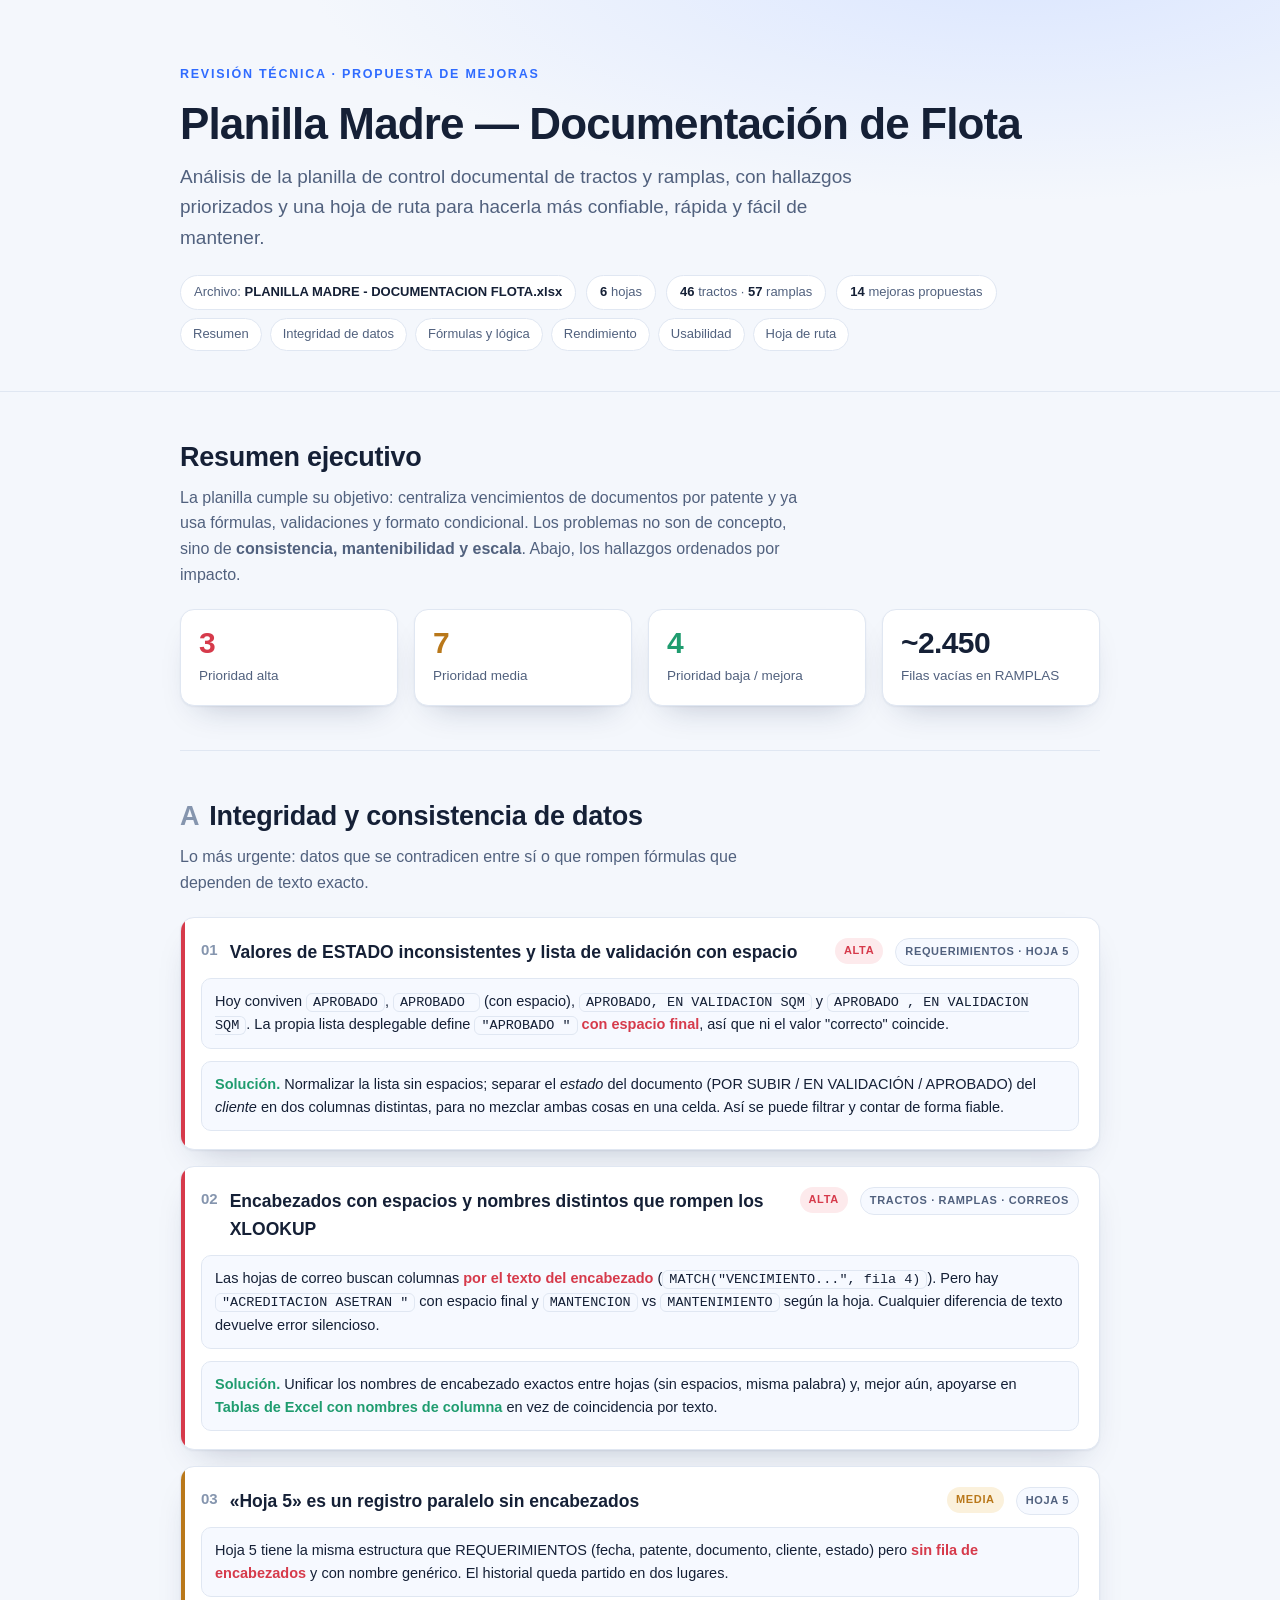
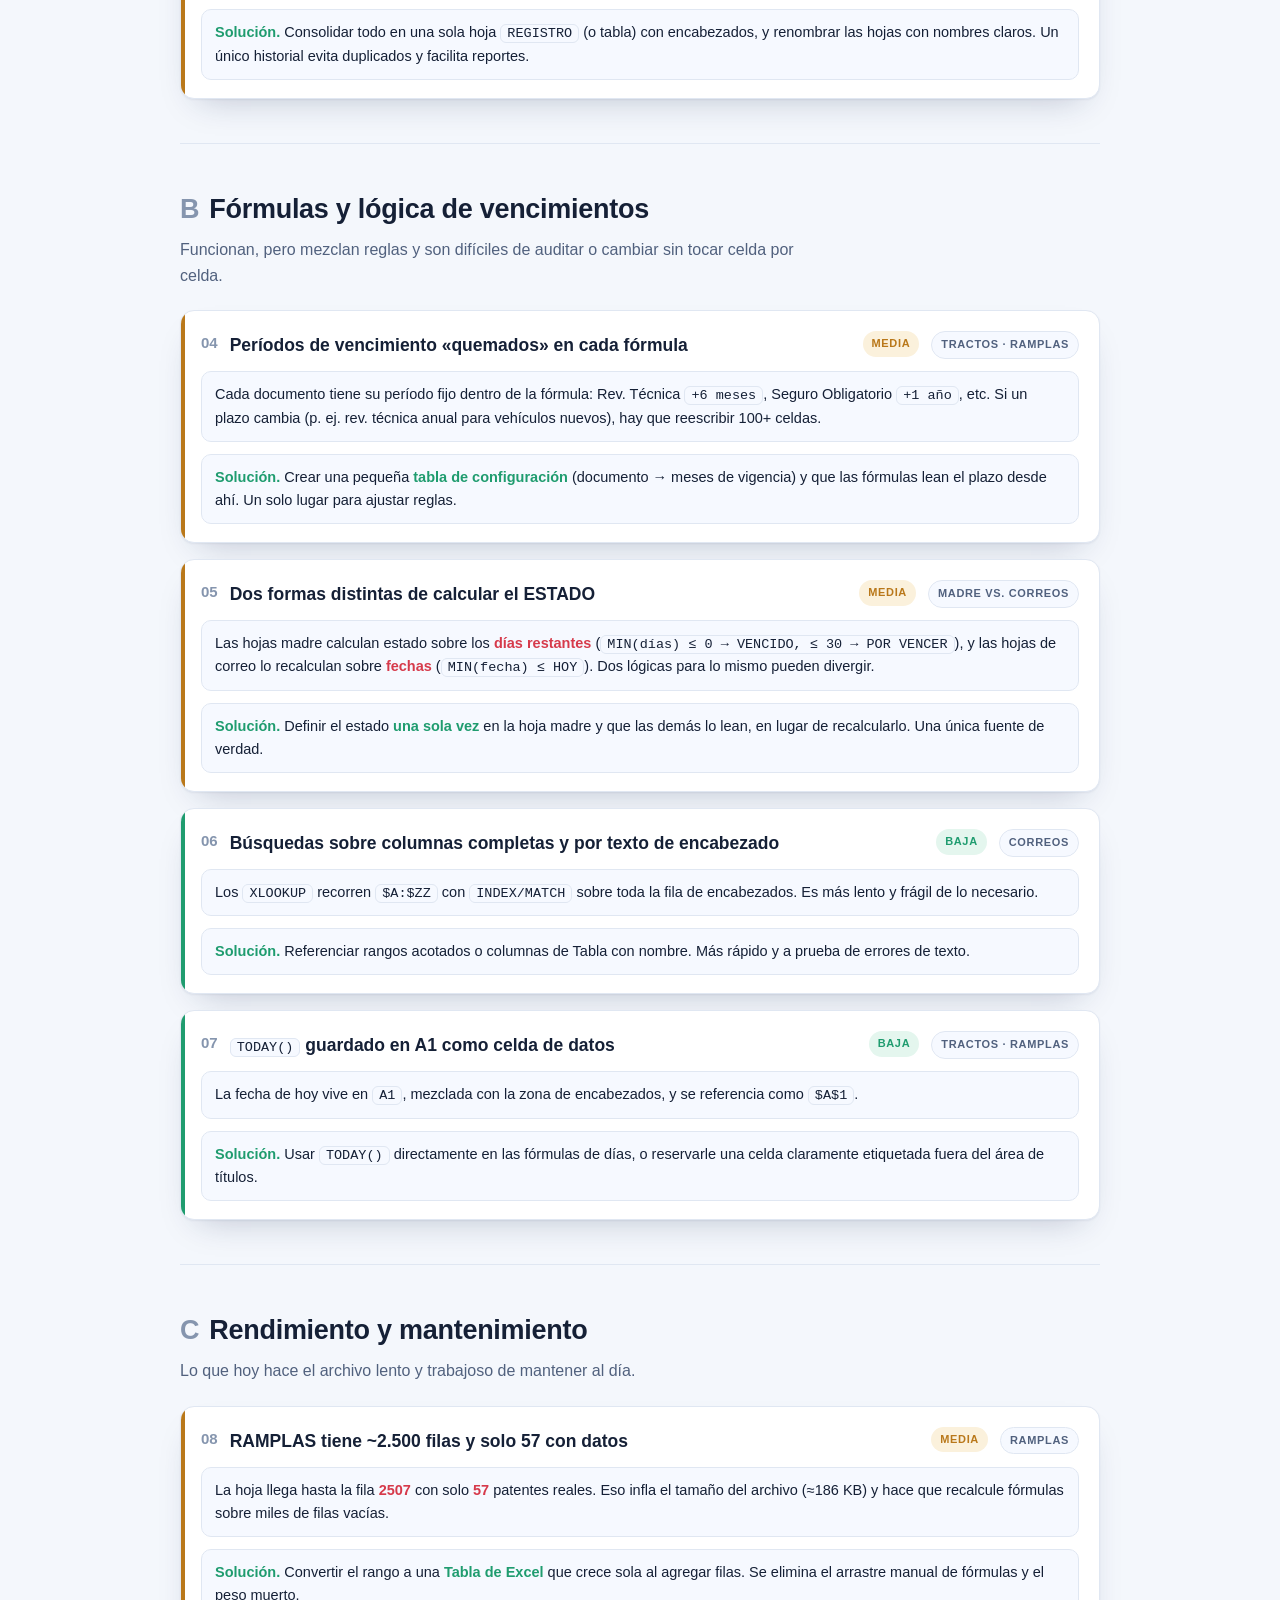
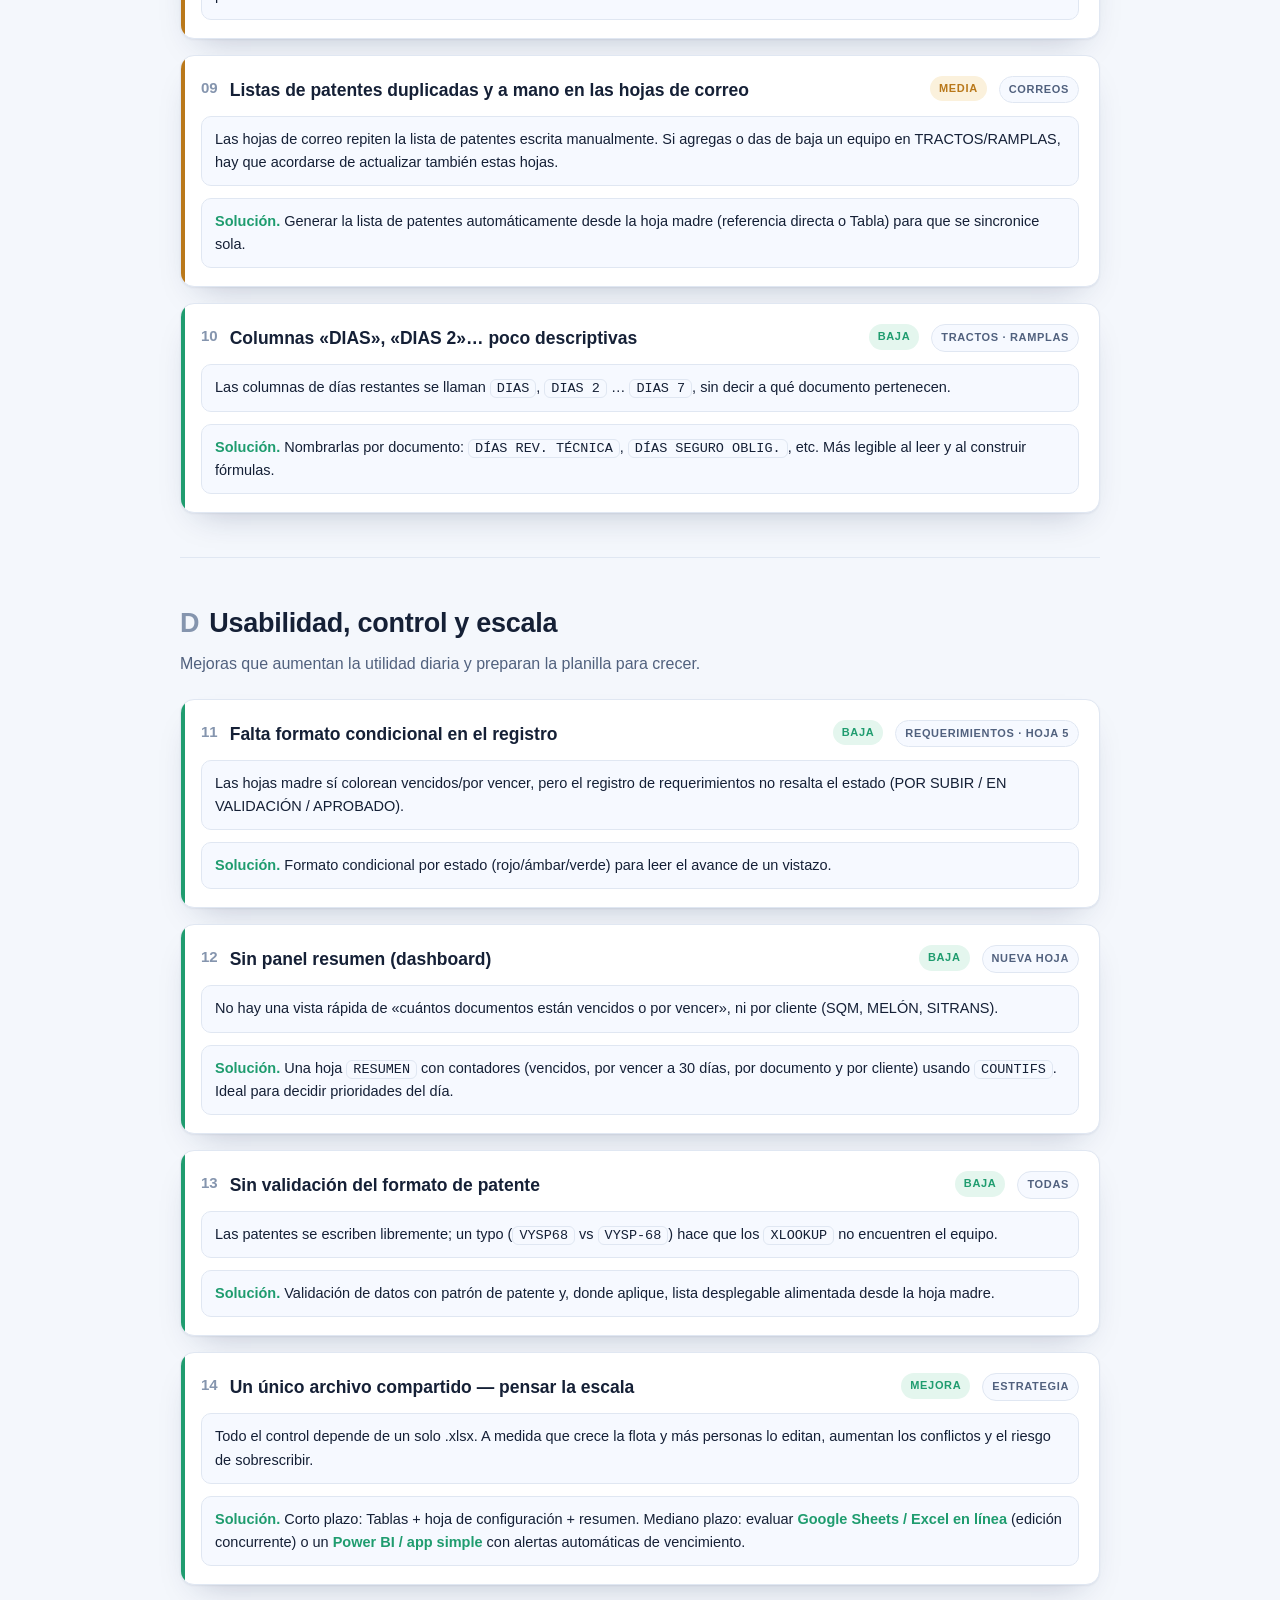
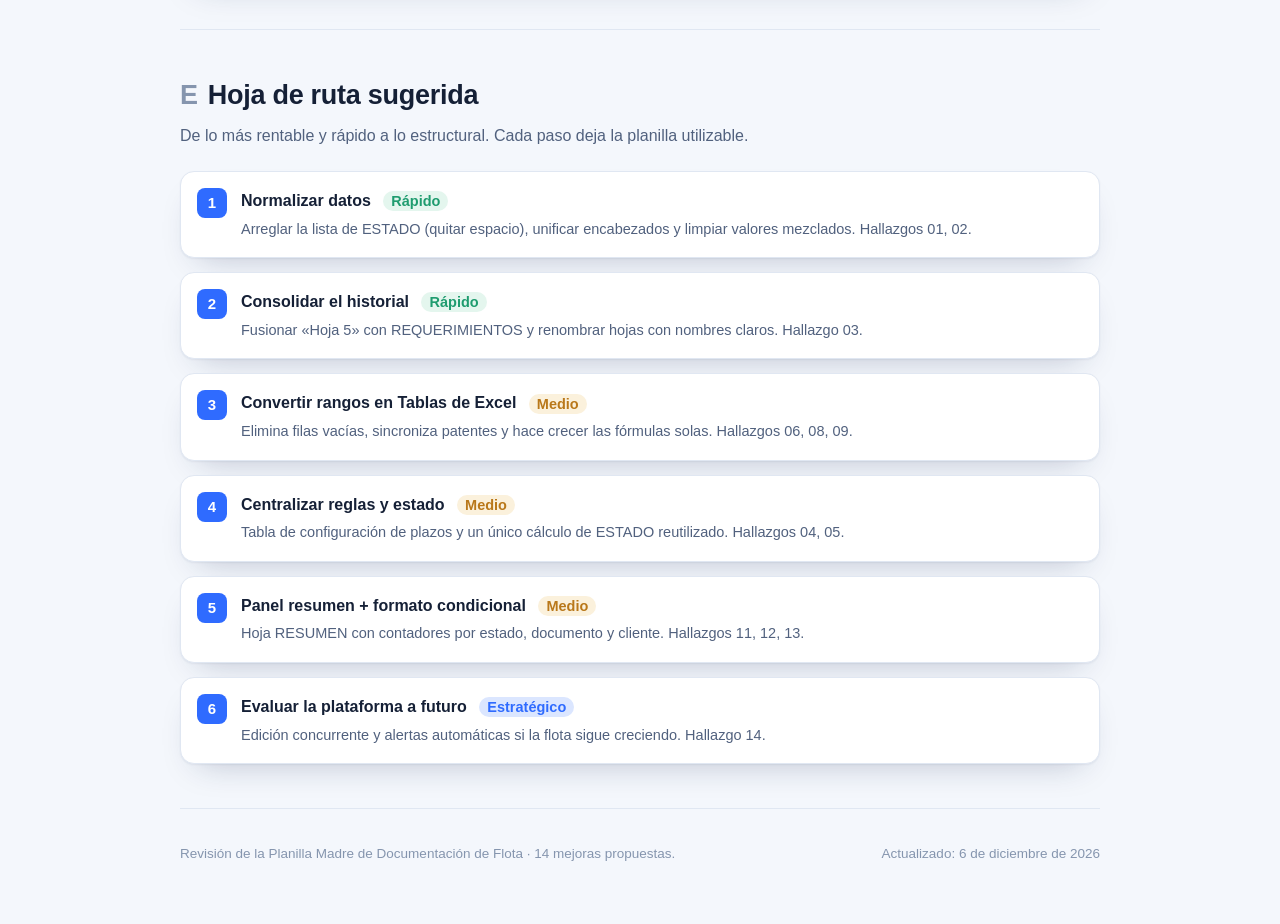
==== index.html @ 242631b3 "Página de mejoras de la Planilla Madre de Documentación de Flota" ====
<!doctype html>
<html lang="es">
<head>
<meta charset="utf-8">
<meta name="viewport" content="width=device-width, initial-scale=1">
<title>Mejoras · Planilla Madre — Documentación de Flota</title>
<style>
  :root{
    --bg:#0f1420; --bg-soft:#151c2c; --card:#1a2334; --card-2:#202b40;
    --line:#2a3752; --text:#e7edf7; --muted:#9fb0cc; --faint:#6d7f9e;
    --brand:#4f8cff; --brand-soft:#25406e;
    --red:#ff5d6c; --amber:#ffb020; --green:#31c48d;
    --red-bg:#3a1c24; --amber-bg:#3a2f14; --green-bg:#123028;
    --radius:14px; --shadow:0 1px 0 rgba(255,255,255,.03),0 12px 30px -12px rgba(0,0,0,.5);
  }
  @media (prefers-color-scheme: light){
    :root{
      --bg:#f4f7fc; --bg-soft:#eef3fb; --card:#ffffff; --card-2:#f6f9ff;
      --line:#e0e7f2; --text:#152036; --muted:#51617e; --faint:#8595ae;
      --brand:#2f6bff; --brand-soft:#dbe6ff;
      --red:#d63a4b; --amber:#b9781a; --green:#1f9c6f;
      --red-bg:#fdeaec; --amber-bg:#fbf1dc; --green-bg:#e4f6ee;
      --shadow:0 1px 2px rgba(20,40,80,.06),0 16px 34px -18px rgba(20,40,80,.28);
    }
  }
  *{box-sizing:border-box}
  body{margin:0;background:var(--bg);color:var(--text);
    font:16px/1.6 -apple-system,BlinkMacSystemFont,"Segoe UI",Roboto,Helvetica,Arial,sans-serif;
    -webkit-font-smoothing:antialiased}
  a{color:var(--brand)}
  .wrap{max-width:960px;margin:0 auto;padding:0 20px}

  header.hero{padding:64px 0 40px;border-bottom:1px solid var(--line);
    background:radial-gradient(1200px 400px at 80% -10%,var(--brand-soft),transparent 60%)}
  .eyebrow{color:var(--brand);font-weight:700;letter-spacing:.14em;text-transform:uppercase;font-size:12.5px}
  h1{font-size:clamp(28px,5vw,44px);line-height:1.12;margin:.35em 0 .3em;letter-spacing:-.02em}
  .lede{color:var(--muted);font-size:clamp(16px,2.2vw,19px);max-width:64ch;margin:0}
  .meta{margin-top:22px;display:flex;flex-wrap:wrap;gap:10px}
  .chip{background:var(--card);border:1px solid var(--line);border-radius:999px;
    padding:6px 13px;font-size:13px;color:var(--muted)}
  .chip b{color:var(--text)}

  section{padding:44px 0;border-bottom:1px solid var(--line)}
  h2{font-size:clamp(21px,3.2vw,27px);margin:0 0 6px;letter-spacing:-.01em}
  h2 .num{color:var(--faint);font-variant-numeric:tabular-nums;margin-right:10px;font-weight:600}
  .section-sub{color:var(--muted);margin:0 0 22px;max-width:70ch}

  .grid{display:grid;gap:16px}
  .stats{grid-template-columns:repeat(auto-fit,minmax(150px,1fr))}
  .stat{background:var(--card);border:1px solid var(--line);border-radius:var(--radius);padding:18px 18px;box-shadow:var(--shadow)}
  .stat .big{font-size:30px;font-weight:750;letter-spacing:-.02em;line-height:1}
  .stat .lbl{color:var(--muted);font-size:13.5px;margin-top:7px}

  .cards{grid-template-columns:1fr}
  .card{background:var(--card);border:1px solid var(--line);border-radius:var(--radius);
    padding:20px 20px 18px;box-shadow:var(--shadow);position:relative;overflow:hidden}
  .card::before{content:"";position:absolute;left:0;top:0;bottom:0;width:4px;background:var(--brand)}
  .card.sev-alta::before{background:var(--red)}
  .card.sev-media::before{background:var(--amber)}
  .card.sev-baja::before{background:var(--green)}
  .card-head{display:flex;align-items:flex-start;gap:12px;flex-wrap:wrap}
  .card-id{font-variant-numeric:tabular-nums;font-weight:750;color:var(--faint);font-size:15px}
  .card h3{margin:0;font-size:17.5px;flex:1;min-width:200px}
  .tag{font-size:11px;font-weight:700;letter-spacing:.06em;text-transform:uppercase;
    padding:4px 9px;border-radius:999px;white-space:nowrap}
  .tag.alta{background:var(--red-bg);color:var(--red)}
  .tag.media{background:var(--amber-bg);color:var(--amber)}
  .tag.baja{background:var(--green-bg);color:var(--green)}
  .tag.hoja{background:var(--card-2);color:var(--muted);border:1px solid var(--line)}
  .card p{margin:12px 0 0;color:var(--muted)}
  .card p.fix{color:var(--text)}
  .card p.fix b{color:var(--green)}
  .card .now,.card .fix{background:var(--card-2);border:1px solid var(--line);border-radius:10px;
    padding:11px 13px;margin-top:12px;font-size:14.5px}
  .card .now b{color:var(--red)}
  code{background:var(--card-2);border:1px solid var(--line);border-radius:6px;
    padding:1px 6px;font:13.5px/1.5 ui-monospace,SFMono-Regular,Menlo,Consolas,monospace;color:var(--text)}

  ol.road{list-style:none;counter-reset:step;padding:0;margin:0;display:grid;gap:14px}
  ol.road li{counter-increment:step;background:var(--card);border:1px solid var(--line);
    border-radius:var(--radius);padding:16px 18px 16px 60px;position:relative;box-shadow:var(--shadow)}
  ol.road li::before{content:counter(step);position:absolute;left:16px;top:16px;
    width:30px;height:30px;border-radius:8px;background:var(--brand);color:#fff;
    display:grid;place-items:center;font-weight:750;font-size:15px}
  ol.road li b{display:block;margin-bottom:2px}
  ol.road li span{color:var(--muted);font-size:14.5px}
  .pill{font-size:11px;font-weight:700;padding:2px 8px;border-radius:999px;margin-left:8px;vertical-align:middle}
  .pill.win{background:var(--green-bg);color:var(--green)}
  .pill.mid{background:var(--amber-bg);color:var(--amber)}
  .pill.big{background:var(--brand-soft);color:var(--brand)}

  footer{padding:34px 0 60px;color:var(--faint);font-size:13.5px}
  footer .wrap{display:flex;justify-content:space-between;gap:16px;flex-wrap:wrap}
  .toc{display:flex;flex-wrap:wrap;gap:8px;margin-top:8px}
  .toc a{background:var(--card);border:1px solid var(--line);border-radius:999px;
    padding:5px 12px;font-size:13px;text-decoration:none;color:var(--muted)}
  .toc a:hover{border-color:var(--brand);color:var(--text)}
</style>
</head>
<body>

<header class="hero">
  <div class="wrap">
    <div class="eyebrow">Revisión técnica · Propuesta de mejoras</div>
    <h1>Planilla Madre — Documentación de Flota</h1>
    <p class="lede">Análisis de la planilla de control documental de tractos y ramplas, con
      hallazgos priorizados y una hoja de ruta para hacerla más confiable, rápida y fácil de mantener.</p>
    <div class="meta">
      <span class="chip">Archivo: <b>PLANILLA MADRE - DOCUMENTACION FLOTA.xlsx</b></span>
      <span class="chip"><b>6</b> hojas</span>
      <span class="chip"><b>46</b> tractos · <b>57</b> ramplas</span>
      <span class="chip"><b>14</b> mejoras propuestas</span>
    </div>
    <div class="toc">
      <a href="#resumen">Resumen</a>
      <a href="#datos">Integridad de datos</a>
      <a href="#formulas">Fórmulas y lógica</a>
      <a href="#rendimiento">Rendimiento</a>
      <a href="#usabilidad">Usabilidad</a>
      <a href="#ruta">Hoja de ruta</a>
    </div>
  </div>
</header>

<main class="wrap">

  <!-- RESUMEN -->
  <section id="resumen">
    <h2>Resumen ejecutivo</h2>
    <p class="section-sub">La planilla cumple su objetivo: centraliza vencimientos de documentos por
      patente y ya usa fórmulas, validaciones y formato condicional. Los problemas no son de concepto,
      sino de <b>consistencia, mantenibilidad y escala</b>. Abajo, los hallazgos ordenados por impacto.</p>
    <div class="grid stats">
      <div class="stat"><div class="big" style="color:var(--red)">3</div><div class="lbl">Prioridad alta</div></div>
      <div class="stat"><div class="big" style="color:var(--amber)">7</div><div class="lbl">Prioridad media</div></div>
      <div class="stat"><div class="big" style="color:var(--green)">4</div><div class="lbl">Prioridad baja / mejora</div></div>
      <div class="stat"><div class="big">~2.450</div><div class="lbl">Filas vacías en RAMPLAS</div></div>
    </div>
  </section>

  <!-- DATOS -->
  <section id="datos">
    <h2><span class="num">A</span>Integridad y consistencia de datos</h2>
    <p class="section-sub">Lo más urgente: datos que se contradicen entre sí o que rompen fórmulas que dependen de texto exacto.</p>
    <div class="grid cards">

      <article class="card sev-alta">
        <div class="card-head">
          <span class="card-id">01</span>
          <h3>Valores de ESTADO inconsistentes y lista de validación con espacio</h3>
          <span class="tag alta">Alta</span><span class="tag hoja">REQUERIMIENTOS · Hoja 5</span>
        </div>
        <div class="now">Hoy conviven <code>APROBADO</code>, <code>APROBADO&nbsp;</code> (con espacio),
          <code>APROBADO, EN VALIDACION SQM</code> y <code>APROBADO , EN VALIDACION SQM</code>.
          La propia lista desplegable define <b><code>"APROBADO "</code> con espacio final</b>, así que ni el valor "correcto" coincide.</div>
        <p class="fix"><b>Solución.</b> Normalizar la lista sin espacios; separar el <i>estado</i> del documento
          (POR SUBIR / EN VALIDACIÓN / APROBADO) del <i>cliente</i> en dos columnas distintas, para no mezclar
          ambas cosas en una celda. Así se puede filtrar y contar de forma fiable.</p>
      </article>

      <article class="card sev-alta">
        <div class="card-head">
          <span class="card-id">02</span>
          <h3>Encabezados con espacios y nombres distintos que rompen los XLOOKUP</h3>
          <span class="tag alta">Alta</span><span class="tag hoja">TRACTOS · RAMPLAS · CORREOS</span>
        </div>
        <div class="now">Las hojas de correo buscan columnas <b>por el texto del encabezado</b>
          (<code>MATCH("VENCIMIENTO...", fila 4)</code>). Pero hay <code>"ACREDITACION ASETRAN "</code>
          con espacio final y <code>MANTENCION</code> vs <code>MANTENIMIENTO</code> según la hoja. Cualquier
          diferencia de texto devuelve error silencioso.</div>
        <p class="fix"><b>Solución.</b> Unificar los nombres de encabezado exactos entre hojas (sin espacios,
          misma palabra) y, mejor aún, apoyarse en <b>Tablas de Excel con nombres de columna</b> en vez de coincidencia por texto.</p>
      </article>

      <article class="card sev-media">
        <div class="card-head">
          <span class="card-id">03</span>
          <h3>«Hoja 5» es un registro paralelo sin encabezados</h3>
          <span class="tag media">Media</span><span class="tag hoja">Hoja 5</span>
        </div>
        <div class="now">Hoja 5 tiene la misma estructura que REQUERIMIENTOS (fecha, patente, documento, cliente, estado)
          pero <b>sin fila de encabezados</b> y con nombre genérico. El historial queda partido en dos lugares.</div>
        <p class="fix"><b>Solución.</b> Consolidar todo en una sola hoja <code>REGISTRO</code> (o tabla) con encabezados,
          y renombrar las hojas con nombres claros. Un único historial evita duplicados y facilita reportes.</p>
      </article>

    </div>
  </section>

  <!-- FORMULAS -->
  <section id="formulas">
    <h2><span class="num">B</span>Fórmulas y lógica de vencimientos</h2>
    <p class="section-sub">Funcionan, pero mezclan reglas y son difíciles de auditar o cambiar sin tocar celda por celda.</p>
    <div class="grid cards">

      <article class="card sev-media">
        <div class="card-head">
          <span class="card-id">04</span>
          <h3>Períodos de vencimiento «quemados» en cada fórmula</h3>
          <span class="tag media">Media</span><span class="tag hoja">TRACTOS · RAMPLAS</span>
        </div>
        <div class="now">Cada documento tiene su período fijo dentro de la fórmula:
          Rev. Técnica <code>+6 meses</code>, Seguro Obligatorio <code>+1 año</code>, etc.
          Si un plazo cambia (p. ej. rev. técnica anual para vehículos nuevos), hay que reescribir 100+ celdas.</div>
        <p class="fix"><b>Solución.</b> Crear una pequeña <b>tabla de configuración</b> (documento → meses de vigencia)
          y que las fórmulas lean el plazo desde ahí. Un solo lugar para ajustar reglas.</p>
      </article>

      <article class="card sev-media">
        <div class="card-head">
          <span class="card-id">05</span>
          <h3>Dos formas distintas de calcular el ESTADO</h3>
          <span class="tag media">Media</span><span class="tag hoja">Madre vs. Correos</span>
        </div>
        <div class="now">Las hojas madre calculan estado sobre los <b>días restantes</b>
          (<code>MIN(días) ≤ 0 → VENCIDO, ≤ 30 → POR VENCER</code>), y las hojas de correo lo recalculan sobre
          <b>fechas</b> (<code>MIN(fecha) ≤ HOY</code>). Dos lógicas para lo mismo pueden divergir.</div>
        <p class="fix"><b>Solución.</b> Definir el estado <b>una sola vez</b> en la hoja madre y que las demás lo
          lean, en lugar de recalcularlo. Una única fuente de verdad.</p>
      </article>

      <article class="card sev-baja">
        <div class="card-head">
          <span class="card-id">06</span>
          <h3>Búsquedas sobre columnas completas y por texto de encabezado</h3>
          <span class="tag baja">Baja</span><span class="tag hoja">CORREOS</span>
        </div>
        <div class="now">Los <code>XLOOKUP</code> recorren <code>$A:$ZZ</code> con <code>INDEX/MATCH</code> sobre toda
          la fila de encabezados. Es más lento y frágil de lo necesario.</div>
        <p class="fix"><b>Solución.</b> Referenciar rangos acotados o columnas de Tabla con nombre. Más rápido y a prueba de errores de texto.</p>
      </article>

      <article class="card sev-baja">
        <div class="card-head">
          <span class="card-id">07</span>
          <h3><code>TODAY()</code> guardado en A1 como celda de datos</h3>
          <span class="tag baja">Baja</span><span class="tag hoja">TRACTOS · RAMPLAS</span>
        </div>
        <div class="now">La fecha de hoy vive en <code>A1</code>, mezclada con la zona de encabezados, y se referencia como <code>$A$1</code>.</div>
        <p class="fix"><b>Solución.</b> Usar <code>TODAY()</code> directamente en las fórmulas de días, o reservarle
          una celda claramente etiquetada fuera del área de títulos.</p>
      </article>

    </div>
  </section>

  <!-- RENDIMIENTO -->
  <section id="rendimiento">
    <h2><span class="num">C</span>Rendimiento y mantenimiento</h2>
    <p class="section-sub">Lo que hoy hace el archivo lento y trabajoso de mantener al día.</p>
    <div class="grid cards">

      <article class="card sev-media">
        <div class="card-head">
          <span class="card-id">08</span>
          <h3>RAMPLAS tiene ~2.500 filas y solo 57 con datos</h3>
          <span class="tag media">Media</span><span class="tag hoja">RAMPLAS</span>
        </div>
        <div class="now">La hoja llega hasta la fila <b>2507</b> con solo <b>57</b> patentes reales. Eso infla el
          tamaño del archivo (≈186 KB) y hace que recalcule fórmulas sobre miles de filas vacías.</div>
        <p class="fix"><b>Solución.</b> Convertir el rango a una <b>Tabla de Excel</b> que crece sola al agregar
          filas. Se elimina el arrastre manual de fórmulas y el peso muerto.</p>
      </article>

      <article class="card sev-media">
        <div class="card-head">
          <span class="card-id">09</span>
          <h3>Listas de patentes duplicadas y a mano en las hojas de correo</h3>
          <span class="tag media">Media</span><span class="tag hoja">CORREOS</span>
        </div>
        <div class="now">Las hojas de correo repiten la lista de patentes escrita manualmente. Si agregas o das de
          baja un equipo en TRACTOS/RAMPLAS, hay que acordarse de actualizar también estas hojas.</div>
        <p class="fix"><b>Solución.</b> Generar la lista de patentes automáticamente desde la hoja madre
          (referencia directa o Tabla) para que se sincronice sola.</p>
      </article>

      <article class="card sev-baja">
        <div class="card-head">
          <span class="card-id">10</span>
          <h3>Columnas «DIAS», «DIAS 2»… poco descriptivas</h3>
          <span class="tag baja">Baja</span><span class="tag hoja">TRACTOS · RAMPLAS</span>
        </div>
        <div class="now">Las columnas de días restantes se llaman <code>DIAS</code>, <code>DIAS 2</code> … <code>DIAS 7</code>,
          sin decir a qué documento pertenecen.</div>
        <p class="fix"><b>Solución.</b> Nombrarlas por documento: <code>DÍAS REV. TÉCNICA</code>,
          <code>DÍAS SEGURO OBLIG.</code>, etc. Más legible al leer y al construir fórmulas.</p>
      </article>

    </div>
  </section>

  <!-- USABILIDAD -->
  <section id="usabilidad">
    <h2><span class="num">D</span>Usabilidad, control y escala</h2>
    <p class="section-sub">Mejoras que aumentan la utilidad diaria y preparan la planilla para crecer.</p>
    <div class="grid cards">

      <article class="card sev-baja">
        <div class="card-head">
          <span class="card-id">11</span>
          <h3>Falta formato condicional en el registro</h3>
          <span class="tag baja">Baja</span><span class="tag hoja">REQUERIMIENTOS · Hoja 5</span>
        </div>
        <div class="now">Las hojas madre sí colorean vencidos/por vencer, pero el registro de requerimientos no
          resalta el estado (POR SUBIR / EN VALIDACIÓN / APROBADO).</div>
        <p class="fix"><b>Solución.</b> Formato condicional por estado (rojo/ámbar/verde) para leer el avance de un vistazo.</p>
      </article>

      <article class="card sev-baja">
        <div class="card-head">
          <span class="card-id">12</span>
          <h3>Sin panel resumen (dashboard)</h3>
          <span class="tag baja">Baja</span><span class="tag hoja">Nueva hoja</span>
        </div>
        <div class="now">No hay una vista rápida de «cuántos documentos están vencidos o por vencer», ni por cliente (SQM, MELÓN, SITRANS).</div>
        <p class="fix"><b>Solución.</b> Una hoja <code>RESUMEN</code> con contadores (vencidos, por vencer a 30 días,
          por documento y por cliente) usando <code>COUNTIFS</code>. Ideal para decidir prioridades del día.</p>
      </article>

      <article class="card sev-baja">
        <div class="card-head">
          <span class="card-id">13</span>
          <h3>Sin validación del formato de patente</h3>
          <span class="tag baja">Baja</span><span class="tag hoja">Todas</span>
        </div>
        <div class="now">Las patentes se escriben libremente; un typo (<code>VYSP68</code> vs <code>VYSP-68</code>)
          hace que los <code>XLOOKUP</code> no encuentren el equipo.</div>
        <p class="fix"><b>Solución.</b> Validación de datos con patrón de patente y, donde aplique, lista desplegable
          alimentada desde la hoja madre.</p>
      </article>

      <article class="card sev-baja">
        <div class="card-head">
          <span class="card-id">14</span>
          <h3>Un único archivo compartido — pensar la escala</h3>
          <span class="tag baja">Mejora</span><span class="tag hoja">Estrategia</span>
        </div>
        <div class="now">Todo el control depende de un solo .xlsx. A medida que crece la flota y más personas lo editan,
          aumentan los conflictos y el riesgo de sobrescribir.</div>
        <p class="fix"><b>Solución.</b> Corto plazo: Tablas + hoja de configuración + resumen. Mediano plazo: evaluar
          <b>Google Sheets / Excel en línea</b> (edición concurrente) o un <b>Power BI / app simple</b> con alertas automáticas de vencimiento.</p>
      </article>

    </div>
  </section>

  <!-- RUTA -->
  <section id="ruta">
    <h2><span class="num">E</span>Hoja de ruta sugerida</h2>
    <p class="section-sub">De lo más rentable y rápido a lo estructural. Cada paso deja la planilla utilizable.</p>
    <ol class="road">
      <li><b>Normalizar datos <span class="pill win">Rápido</span></b>
        <span>Arreglar la lista de ESTADO (quitar espacio), unificar encabezados y limpiar valores mezclados. Hallazgos 01, 02.</span></li>
      <li><b>Consolidar el historial <span class="pill win">Rápido</span></b>
        <span>Fusionar «Hoja 5» con REQUERIMIENTOS y renombrar hojas con nombres claros. Hallazgo 03.</span></li>
      <li><b>Convertir rangos en Tablas de Excel <span class="pill mid">Medio</span></b>
        <span>Elimina filas vacías, sincroniza patentes y hace crecer las fórmulas solas. Hallazgos 06, 08, 09.</span></li>
      <li><b>Centralizar reglas y estado <span class="pill mid">Medio</span></b>
        <span>Tabla de configuración de plazos y un único cálculo de ESTADO reutilizado. Hallazgos 04, 05.</span></li>
      <li><b>Panel resumen + formato condicional <span class="pill mid">Medio</span></b>
        <span>Hoja RESUMEN con contadores por estado, documento y cliente. Hallazgos 11, 12, 13.</span></li>
      <li><b>Evaluar la plataforma a futuro <span class="pill big">Estratégico</span></b>
        <span>Edición concurrente y alertas automáticas si la flota sigue creciendo. Hallazgo 14.</span></li>
    </ol>
  </section>

</main>

<footer>
  <div class="wrap">
    <span>Revisión de la Planilla Madre de Documentación de Flota · 14 mejoras propuestas.</span>
    <span id="fecha"></span>
  </div>
</footer>
<script>
  document.getElementById('fecha').textContent =
    'Actualizado: ' + new Date().toLocaleDateString('es-CL',{year:'numeric',month:'long',day:'numeric'});
</script>
</body>
</html>
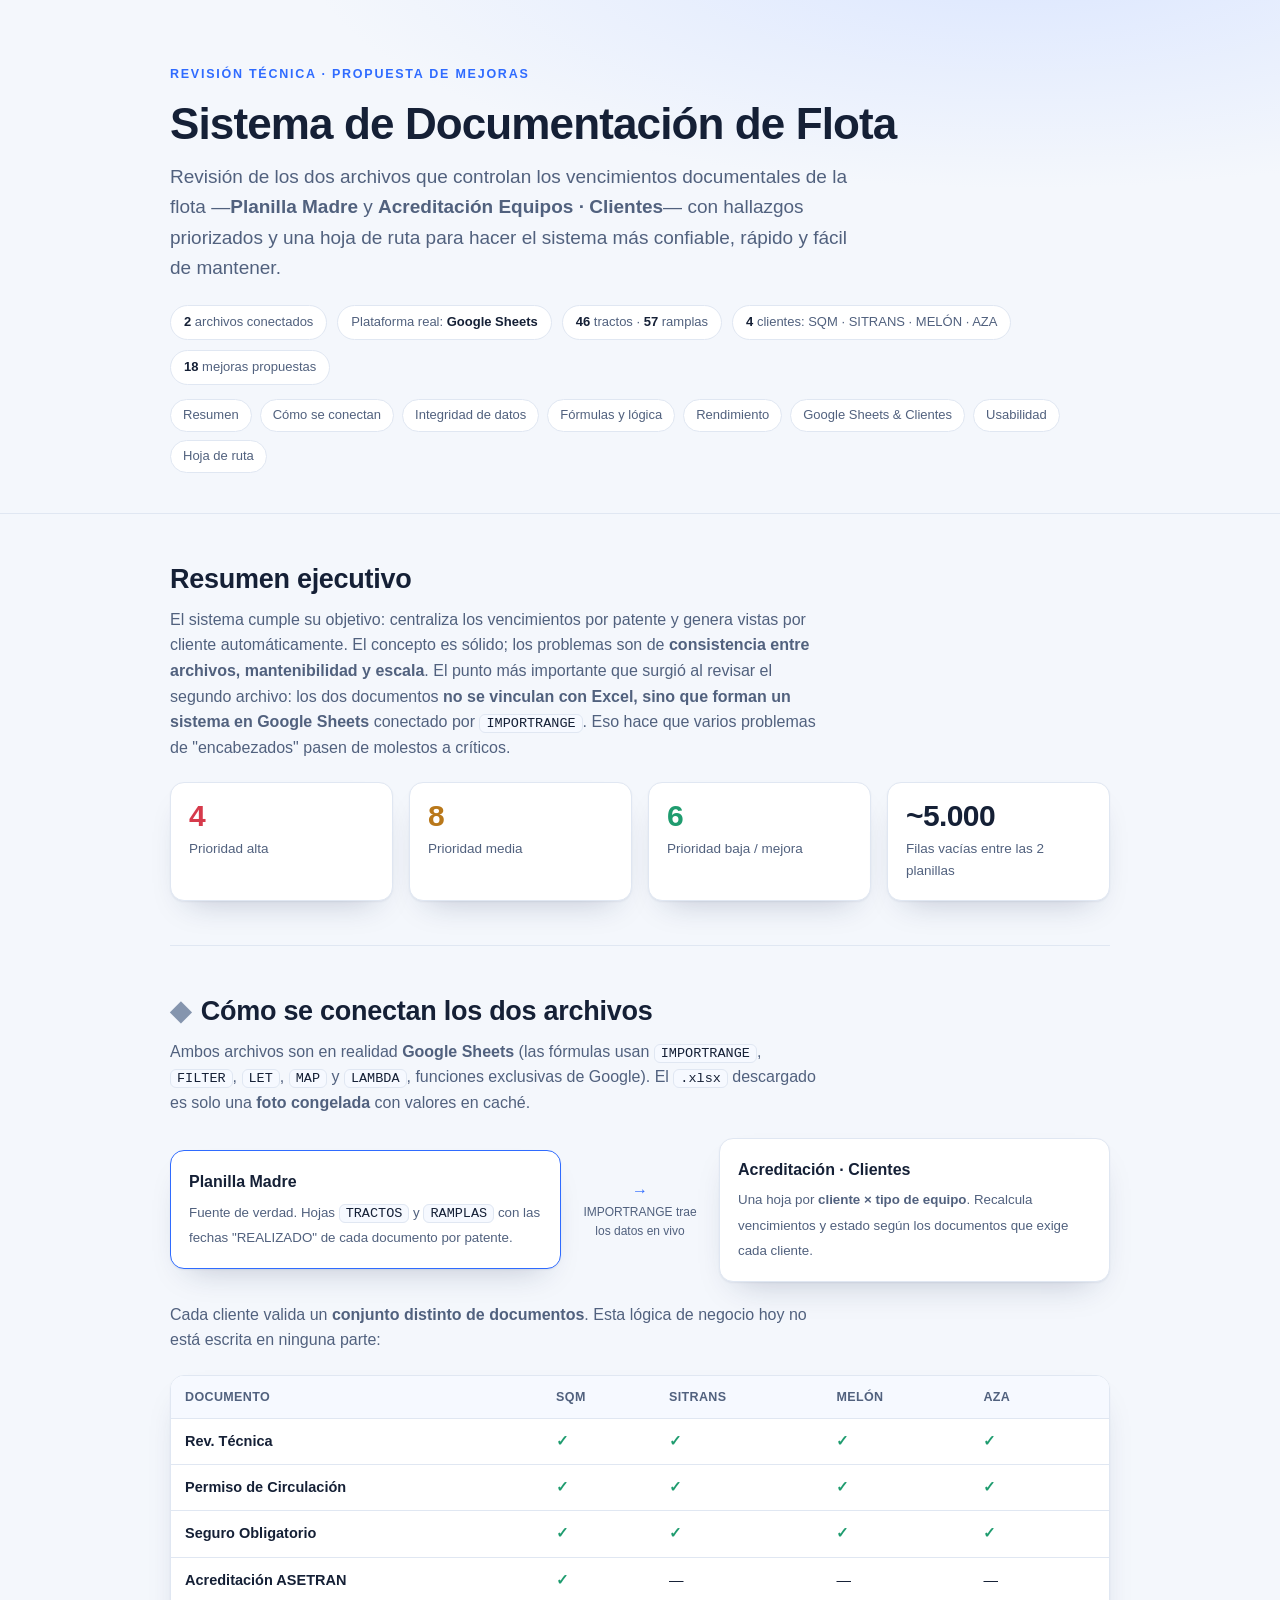
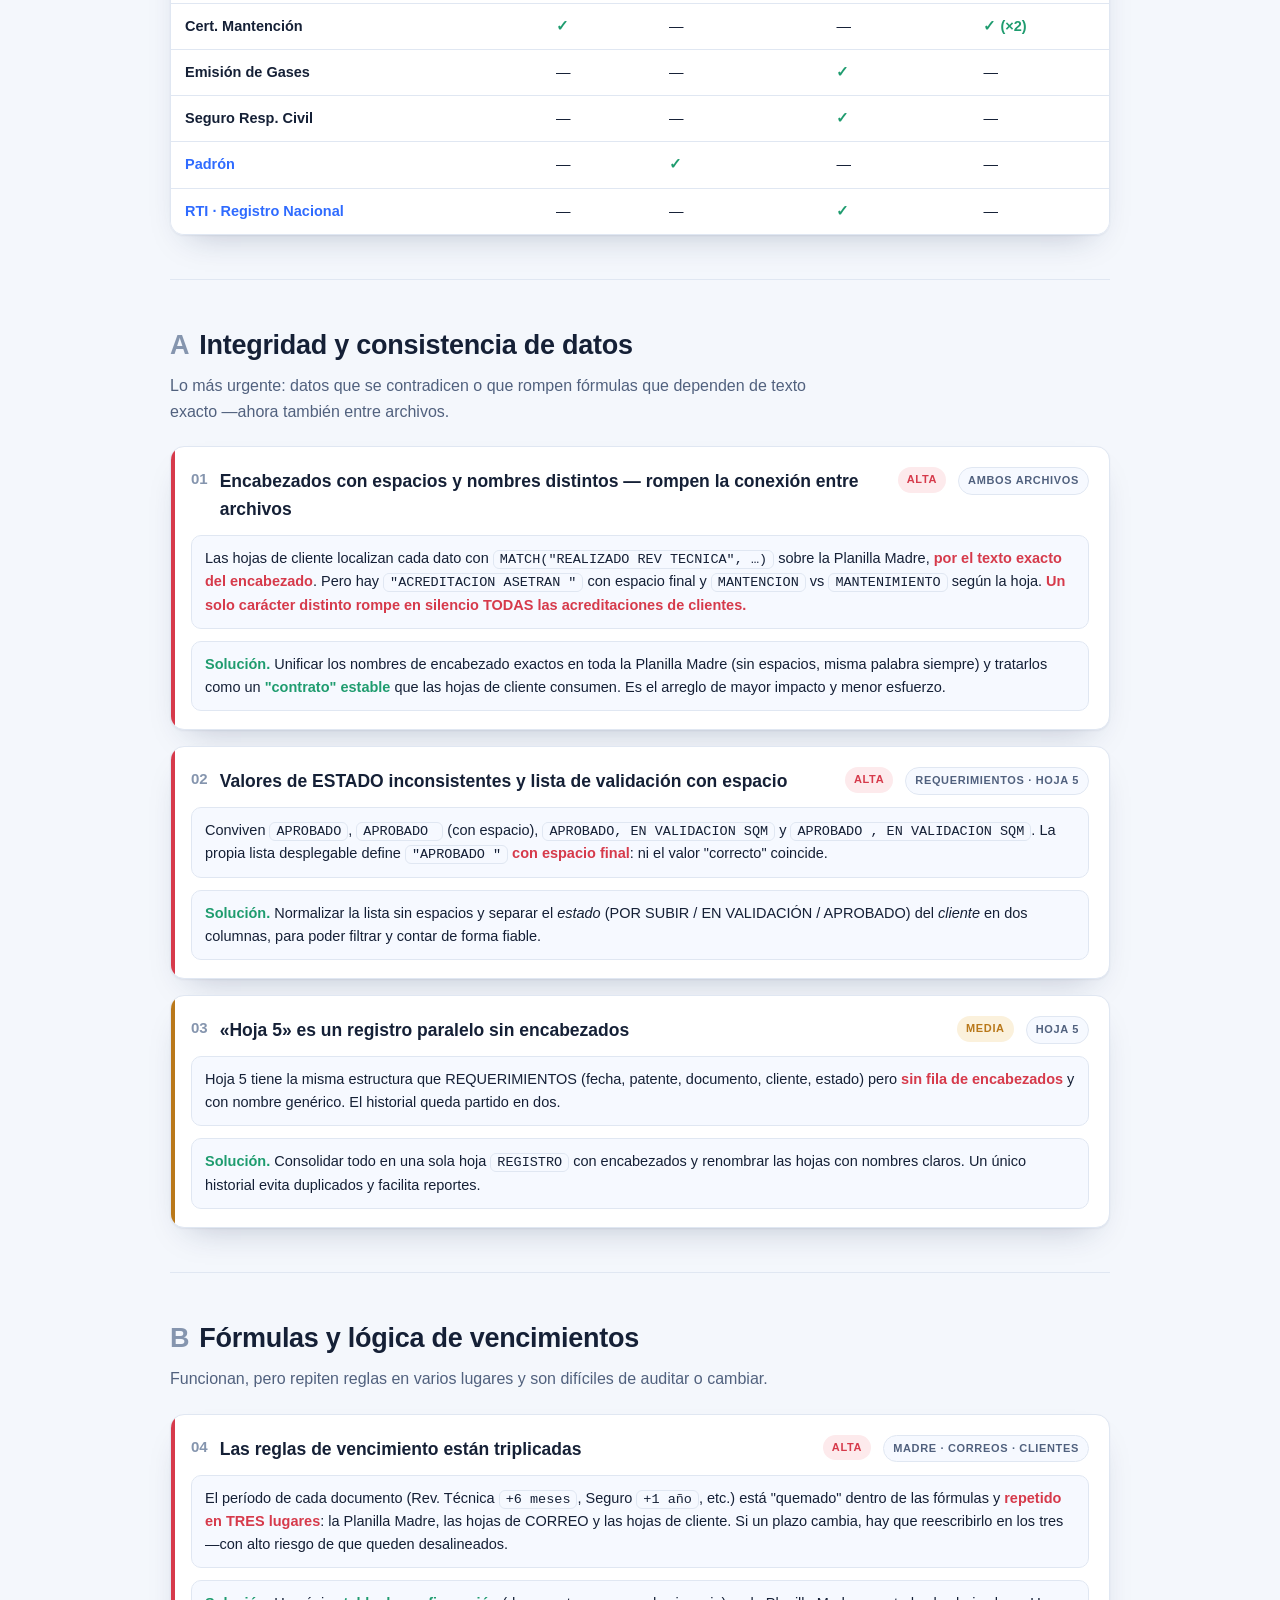
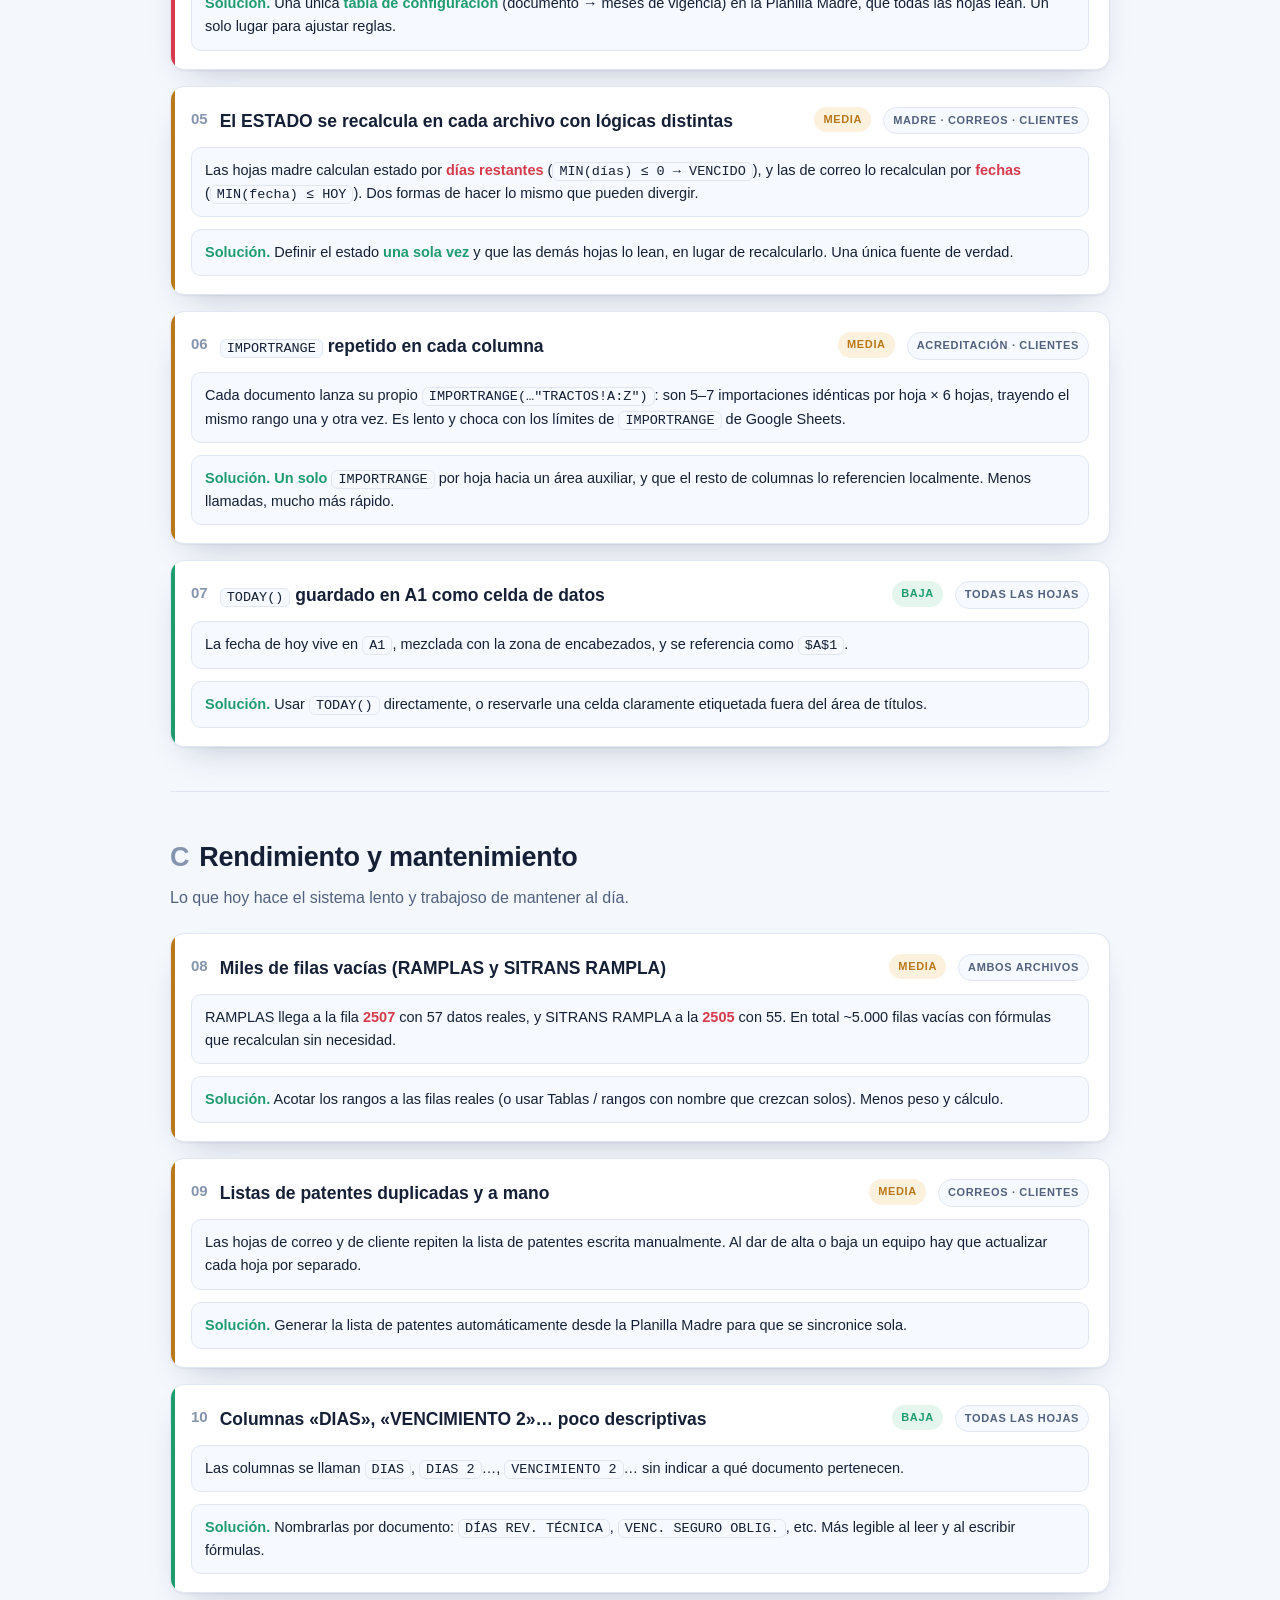
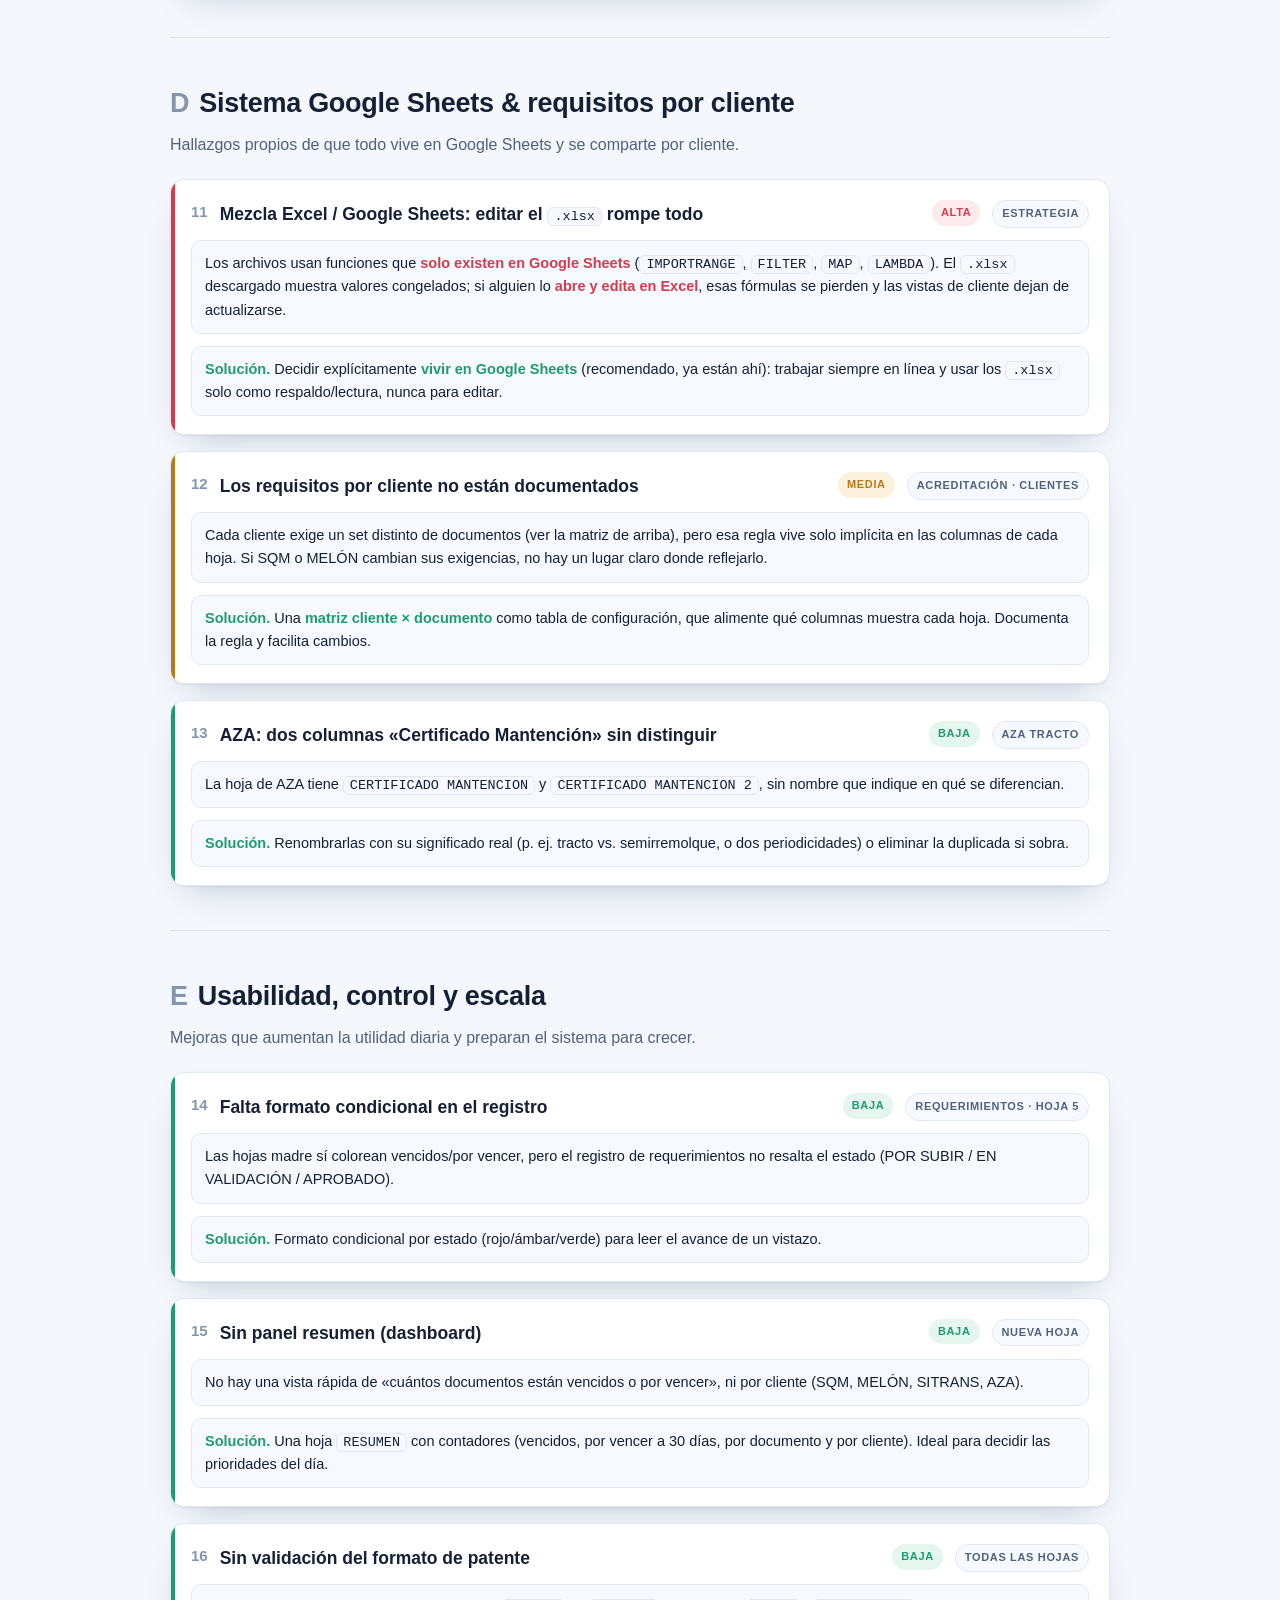
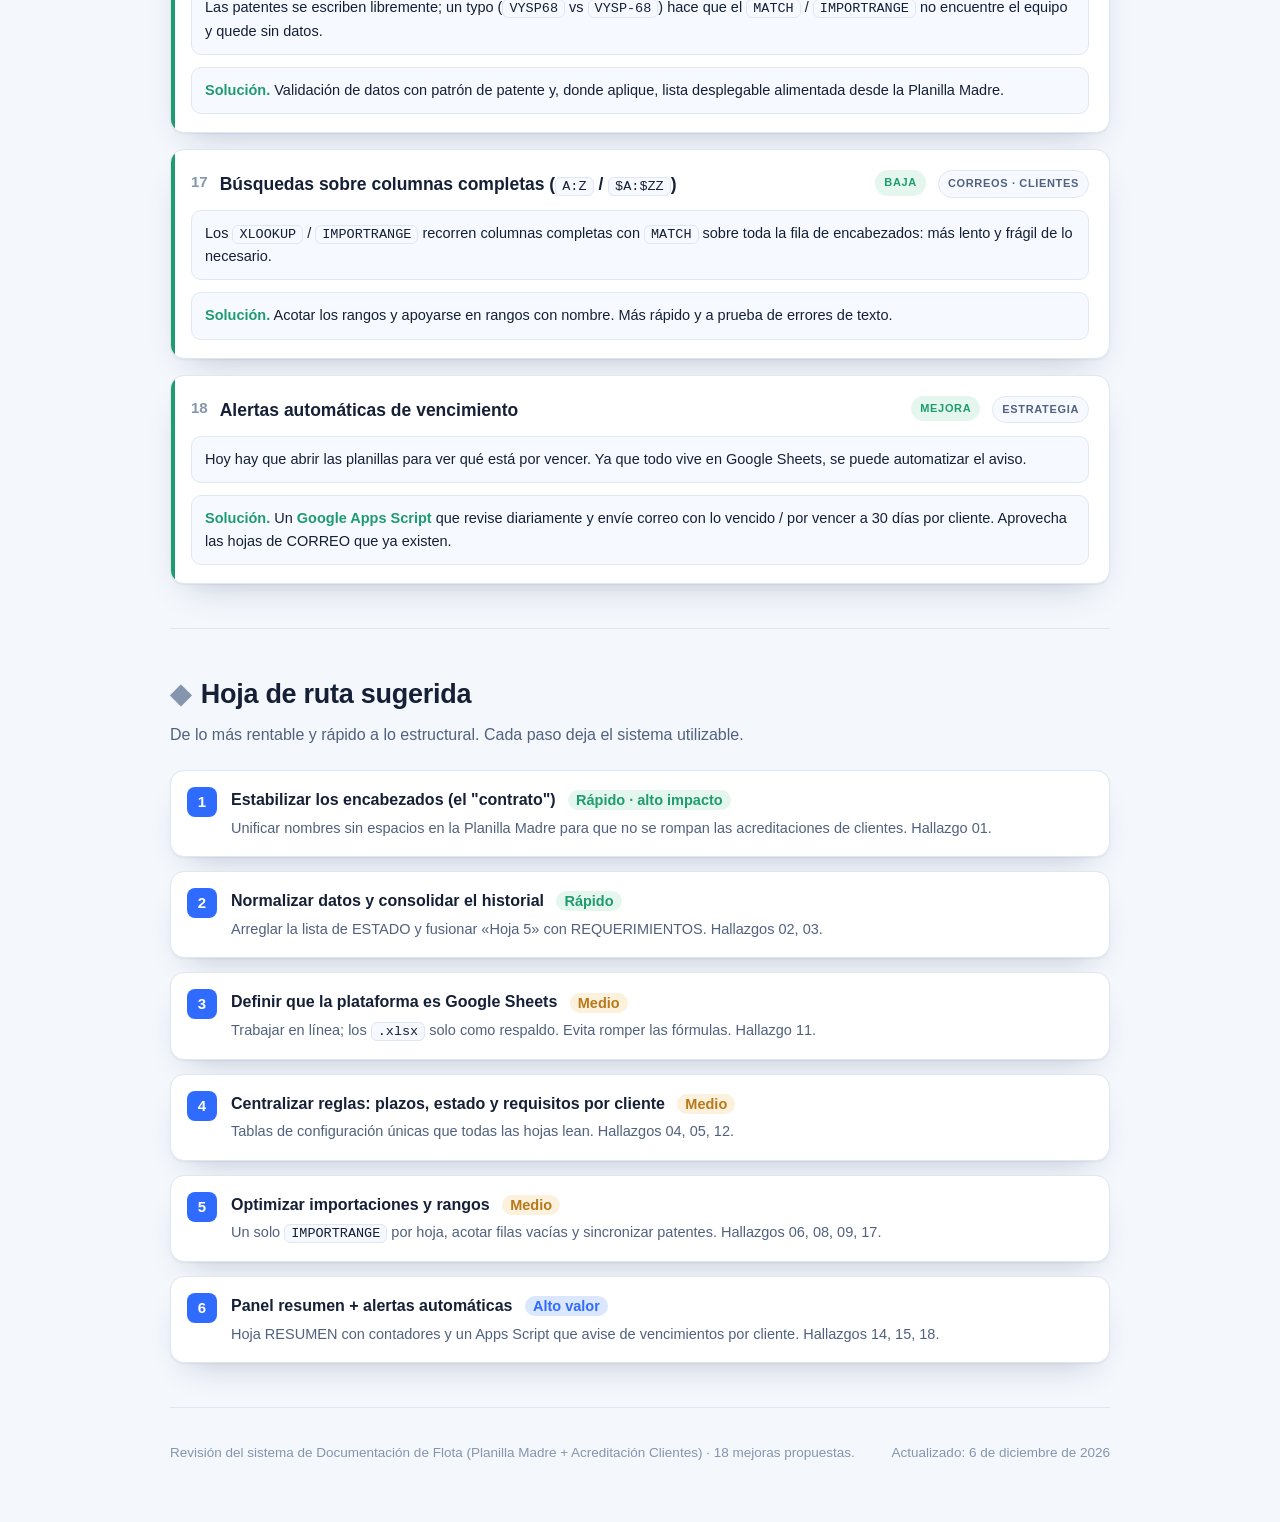
==== commit 56647714: "Ampliar análisis: sistema de 2 archivos (Google Sheets + IMPORTRANGE), matriz de clientes y hallazgo" ====
--- a/index.html
+++ b/index.html
@@ -3,7 +3,7 @@
 <head>
 <meta charset="utf-8">
 <meta name="viewport" content="width=device-width, initial-scale=1">
-<title>Mejoras · Planilla Madre — Documentación de Flota</title>
+<title>Mejoras · Sistema de Documentación de Flota</title>
 <style>
   :root{
     --bg:#0f1420; --bg-soft:#151c2c; --card:#1a2334; --card-2:#202b40;
@@ -28,13 +28,13 @@
     font:16px/1.6 -apple-system,BlinkMacSystemFont,"Segoe UI",Roboto,Helvetica,Arial,sans-serif;
     -webkit-font-smoothing:antialiased}
   a{color:var(--brand)}
-  .wrap{max-width:960px;margin:0 auto;padding:0 20px}
+  .wrap{max-width:980px;margin:0 auto;padding:0 20px}
 
   header.hero{padding:64px 0 40px;border-bottom:1px solid var(--line);
     background:radial-gradient(1200px 400px at 80% -10%,var(--brand-soft),transparent 60%)}
   .eyebrow{color:var(--brand);font-weight:700;letter-spacing:.14em;text-transform:uppercase;font-size:12.5px}
   h1{font-size:clamp(28px,5vw,44px);line-height:1.12;margin:.35em 0 .3em;letter-spacing:-.02em}
-  .lede{color:var(--muted);font-size:clamp(16px,2.2vw,19px);max-width:64ch;margin:0}
+  .lede{color:var(--muted);font-size:clamp(16px,2.2vw,19px);max-width:66ch;margin:0}
   .meta{margin-top:22px;display:flex;flex-wrap:wrap;gap:10px}
   .chip{background:var(--card);border:1px solid var(--line);border-radius:999px;
     padding:6px 13px;font-size:13px;color:var(--muted)}
@@ -43,13 +43,23 @@
   section{padding:44px 0;border-bottom:1px solid var(--line)}
   h2{font-size:clamp(21px,3.2vw,27px);margin:0 0 6px;letter-spacing:-.01em}
   h2 .num{color:var(--faint);font-variant-numeric:tabular-nums;margin-right:10px;font-weight:600}
-  .section-sub{color:var(--muted);margin:0 0 22px;max-width:70ch}
+  .section-sub{color:var(--muted);margin:0 0 22px;max-width:74ch}
 
   .grid{display:grid;gap:16px}
-  .stats{grid-template-columns:repeat(auto-fit,minmax(150px,1fr))}
+  .stats{grid-template-columns:repeat(auto-fit,minmax(140px,1fr))}
   .stat{background:var(--card);border:1px solid var(--line);border-radius:var(--radius);padding:18px 18px;box-shadow:var(--shadow)}
   .stat .big{font-size:30px;font-weight:750;letter-spacing:-.02em;line-height:1}
   .stat .lbl{color:var(--muted);font-size:13.5px;margin-top:7px}
+
+  /* diagrama arquitectura */
+  .arch{display:grid;grid-template-columns:1fr auto 1fr;align-items:center;gap:14px;margin:6px 0 4px}
+  @media(max-width:640px){.arch{grid-template-columns:1fr;text-align:center}.arch .arrow{transform:rotate(90deg)}}
+  .node{background:var(--card);border:1px solid var(--line);border-radius:var(--radius);padding:18px;box-shadow:var(--shadow)}
+  .node h4{margin:0 0 4px;font-size:16px}
+  .node small{color:var(--muted)}
+  .node.master{border-color:var(--brand)}
+  .arrow{color:var(--brand);font-weight:700;text-align:center}
+  .arrow small{display:block;color:var(--muted);font-weight:500;font-size:12px;max-width:130px}
 
   .cards{grid-template-columns:1fr}
   .card{background:var(--card);border:1px solid var(--line);border-radius:var(--radius);
@@ -68,13 +78,22 @@
   .tag.baja{background:var(--green-bg);color:var(--green)}
   .tag.hoja{background:var(--card-2);color:var(--muted);border:1px solid var(--line)}
   .card p{margin:12px 0 0;color:var(--muted)}
-  .card p.fix{color:var(--text)}
-  .card p.fix b{color:var(--green)}
   .card .now,.card .fix{background:var(--card-2);border:1px solid var(--line);border-radius:10px;
     padding:11px 13px;margin-top:12px;font-size:14.5px}
   .card .now b{color:var(--red)}
+  .card p.fix,.card .fix{color:var(--text)}
+  .card .fix b{color:var(--green)}
   code{background:var(--card-2);border:1px solid var(--line);border-radius:6px;
     padding:1px 6px;font:13.5px/1.5 ui-monospace,SFMono-Regular,Menlo,Consolas,monospace;color:var(--text)}
+
+  .tablewrap{overflow-x:auto;border:1px solid var(--line);border-radius:var(--radius);box-shadow:var(--shadow)}
+  table{border-collapse:collapse;width:100%;min-width:560px;font-size:14.5px;background:var(--card)}
+  th,td{text-align:left;padding:11px 14px;border-bottom:1px solid var(--line)}
+  thead th{background:var(--card-2);font-size:12.5px;letter-spacing:.03em;text-transform:uppercase;color:var(--muted)}
+  tbody tr:last-child td{border-bottom:none}
+  td b{color:var(--text)}
+  .yes{color:var(--green);font-weight:700}
+  .extra{color:var(--brand);font-weight:600}
 
   ol.road{list-style:none;counter-reset:step;padding:0;margin:0;display:grid;gap:14px}
   ol.road li{counter-increment:step;background:var(--card);border:1px solid var(--line);
@@ -91,7 +110,7 @@
 
   footer{padding:34px 0 60px;color:var(--faint);font-size:13.5px}
   footer .wrap{display:flex;justify-content:space-between;gap:16px;flex-wrap:wrap}
-  .toc{display:flex;flex-wrap:wrap;gap:8px;margin-top:8px}
+  .toc{display:flex;flex-wrap:wrap;gap:8px;margin-top:14px}
   .toc a{background:var(--card);border:1px solid var(--line);border-radius:999px;
     padding:5px 12px;font-size:13px;text-decoration:none;color:var(--muted)}
   .toc a:hover{border-color:var(--brand);color:var(--text)}
@@ -102,20 +121,24 @@
 <header class="hero">
   <div class="wrap">
     <div class="eyebrow">Revisión técnica · Propuesta de mejoras</div>
-    <h1>Planilla Madre — Documentación de Flota</h1>
-    <p class="lede">Análisis de la planilla de control documental de tractos y ramplas, con
-      hallazgos priorizados y una hoja de ruta para hacerla más confiable, rápida y fácil de mantener.</p>
+    <h1>Sistema de Documentación de Flota</h1>
+    <p class="lede">Revisión de los dos archivos que controlan los vencimientos documentales de la flota
+      —<b>Planilla Madre</b> y <b>Acreditación Equipos&nbsp;·&nbsp;Clientes</b>— con hallazgos priorizados
+      y una hoja de ruta para hacer el sistema más confiable, rápido y fácil de mantener.</p>
     <div class="meta">
-      <span class="chip">Archivo: <b>PLANILLA MADRE - DOCUMENTACION FLOTA.xlsx</b></span>
-      <span class="chip"><b>6</b> hojas</span>
+      <span class="chip"><b>2</b> archivos conectados</span>
+      <span class="chip">Plataforma real: <b>Google Sheets</b></span>
       <span class="chip"><b>46</b> tractos · <b>57</b> ramplas</span>
-      <span class="chip"><b>14</b> mejoras propuestas</span>
+      <span class="chip"><b>4</b> clientes: SQM · SITRANS · MELÓN · AZA</span>
+      <span class="chip"><b>18</b> mejoras propuestas</span>
     </div>
     <div class="toc">
       <a href="#resumen">Resumen</a>
+      <a href="#arquitectura">Cómo se conectan</a>
       <a href="#datos">Integridad de datos</a>
       <a href="#formulas">Fórmulas y lógica</a>
       <a href="#rendimiento">Rendimiento</a>
+      <a href="#clientes">Google Sheets &amp; Clientes</a>
       <a href="#usabilidad">Usabilidad</a>
       <a href="#ruta">Hoja de ruta</a>
     </div>
@@ -127,49 +150,92 @@
   <!-- RESUMEN -->
   <section id="resumen">
     <h2>Resumen ejecutivo</h2>
-    <p class="section-sub">La planilla cumple su objetivo: centraliza vencimientos de documentos por
-      patente y ya usa fórmulas, validaciones y formato condicional. Los problemas no son de concepto,
-      sino de <b>consistencia, mantenibilidad y escala</b>. Abajo, los hallazgos ordenados por impacto.</p>
+    <p class="section-sub">El sistema cumple su objetivo: centraliza los vencimientos por patente y genera vistas
+      por cliente automáticamente. El concepto es sólido; los problemas son de <b>consistencia entre archivos,
+      mantenibilidad y escala</b>. El punto más importante que surgió al revisar el segundo archivo: los dos
+      documentos <b>no se vinculan con Excel, sino que forman un sistema en Google Sheets</b> conectado por
+      <code>IMPORTRANGE</code>. Eso hace que varios problemas de "encabezados" pasen de molestos a críticos.</p>
     <div class="grid stats">
-      <div class="stat"><div class="big" style="color:var(--red)">3</div><div class="lbl">Prioridad alta</div></div>
-      <div class="stat"><div class="big" style="color:var(--amber)">7</div><div class="lbl">Prioridad media</div></div>
-      <div class="stat"><div class="big" style="color:var(--green)">4</div><div class="lbl">Prioridad baja / mejora</div></div>
-      <div class="stat"><div class="big">~2.450</div><div class="lbl">Filas vacías en RAMPLAS</div></div>
+      <div class="stat"><div class="big" style="color:var(--red)">4</div><div class="lbl">Prioridad alta</div></div>
+      <div class="stat"><div class="big" style="color:var(--amber)">8</div><div class="lbl">Prioridad media</div></div>
+      <div class="stat"><div class="big" style="color:var(--green)">6</div><div class="lbl">Prioridad baja / mejora</div></div>
+      <div class="stat"><div class="big">~5.000</div><div class="lbl">Filas vacías entre las 2 planillas</div></div>
+    </div>
+  </section>
+
+  <!-- ARQUITECTURA -->
+  <section id="arquitectura">
+    <h2><span class="num">◆</span>Cómo se conectan los dos archivos</h2>
+    <p class="section-sub">Ambos archivos son en realidad <b>Google Sheets</b> (las fórmulas usan
+      <code>IMPORTRANGE</code>, <code>FILTER</code>, <code>LET</code>, <code>MAP</code> y <code>LAMBDA</code>,
+      funciones exclusivas de Google). El <code>.xlsx</code> descargado es solo una <b>foto congelada</b> con
+      valores en caché.</p>
+    <div class="arch">
+      <div class="node master">
+        <h4>Planilla Madre</h4>
+        <small>Fuente de verdad. Hojas <code>TRACTOS</code> y <code>RAMPLAS</code> con las fechas
+          "REALIZADO" de cada documento por patente.</small>
+      </div>
+      <div class="arrow">→<small>IMPORTRANGE trae los datos en vivo</small></div>
+      <div class="node">
+        <h4>Acreditación · Clientes</h4>
+        <small>Una hoja por <b>cliente × tipo de equipo</b>. Recalcula vencimientos y estado según los
+          documentos que exige cada cliente.</small>
+      </div>
+    </div>
+    <p class="section-sub" style="margin-top:20px">Cada cliente valida un <b>conjunto distinto de documentos</b>.
+      Esta lógica de negocio hoy no está escrita en ninguna parte:</p>
+    <div class="tablewrap">
+      <table>
+        <thead><tr><th>Documento</th><th>SQM</th><th>SITRANS</th><th>MELÓN</th><th>AZA</th></tr></thead>
+        <tbody>
+          <tr><td><b>Rev. Técnica</b></td><td class="yes">✓</td><td class="yes">✓</td><td class="yes">✓</td><td class="yes">✓</td></tr>
+          <tr><td><b>Permiso de Circulación</b></td><td class="yes">✓</td><td class="yes">✓</td><td class="yes">✓</td><td class="yes">✓</td></tr>
+          <tr><td><b>Seguro Obligatorio</b></td><td class="yes">✓</td><td class="yes">✓</td><td class="yes">✓</td><td class="yes">✓</td></tr>
+          <tr><td><b>Acreditación ASETRAN</b></td><td class="yes">✓</td><td>—</td><td>—</td><td>—</td></tr>
+          <tr><td><b>Cert. Mantención</b></td><td class="yes">✓</td><td>—</td><td>—</td><td class="yes">✓ (×2)</td></tr>
+          <tr><td><b>Emisión de Gases</b></td><td>—</td><td>—</td><td class="yes">✓</td><td>—</td></tr>
+          <tr><td><b>Seguro Resp. Civil</b></td><td>—</td><td>—</td><td class="yes">✓</td><td>—</td></tr>
+          <tr><td><span class="extra">Padrón</span></td><td>—</td><td class="yes">✓</td><td>—</td><td>—</td></tr>
+          <tr><td><span class="extra">RTI · Registro Nacional</span></td><td>—</td><td>—</td><td class="yes">✓</td><td>—</td></tr>
+        </tbody>
+      </table>
     </div>
   </section>
 
   <!-- DATOS -->
   <section id="datos">
     <h2><span class="num">A</span>Integridad y consistencia de datos</h2>
-    <p class="section-sub">Lo más urgente: datos que se contradicen entre sí o que rompen fórmulas que dependen de texto exacto.</p>
+    <p class="section-sub">Lo más urgente: datos que se contradicen o que rompen fórmulas que dependen de texto exacto —ahora también entre archivos.</p>
     <div class="grid cards">
 
       <article class="card sev-alta">
         <div class="card-head">
           <span class="card-id">01</span>
+          <h3>Encabezados con espacios y nombres distintos — rompen la conexión entre archivos</h3>
+          <span class="tag alta">Alta</span><span class="tag hoja">Ambos archivos</span>
+        </div>
+        <div class="now">Las hojas de cliente localizan cada dato con
+          <code>MATCH("REALIZADO REV TECNICA", …)</code> sobre la Planilla Madre, <b>por el texto exacto del
+          encabezado</b>. Pero hay <code>"ACREDITACION ASETRAN "</code> con espacio final y
+          <code>MANTENCION</code> vs <code>MANTENIMIENTO</code> según la hoja. <b>Un solo carácter distinto
+          rompe en silencio TODAS las acreditaciones de clientes.</b></div>
+        <div class="fix"><b>Solución.</b> Unificar los nombres de encabezado exactos en toda la Planilla Madre
+          (sin espacios, misma palabra siempre) y tratarlos como un <b>"contrato" estable</b> que las hojas de
+          cliente consumen. Es el arreglo de mayor impacto y menor esfuerzo.</div>
+      </article>
+
+      <article class="card sev-alta">
+        <div class="card-head">
+          <span class="card-id">02</span>
           <h3>Valores de ESTADO inconsistentes y lista de validación con espacio</h3>
           <span class="tag alta">Alta</span><span class="tag hoja">REQUERIMIENTOS · Hoja 5</span>
         </div>
-        <div class="now">Hoy conviven <code>APROBADO</code>, <code>APROBADO&nbsp;</code> (con espacio),
+        <div class="now">Conviven <code>APROBADO</code>, <code>APROBADO&nbsp;</code> (con espacio),
           <code>APROBADO, EN VALIDACION SQM</code> y <code>APROBADO , EN VALIDACION SQM</code>.
-          La propia lista desplegable define <b><code>"APROBADO "</code> con espacio final</b>, así que ni el valor "correcto" coincide.</div>
-        <p class="fix"><b>Solución.</b> Normalizar la lista sin espacios; separar el <i>estado</i> del documento
-          (POR SUBIR / EN VALIDACIÓN / APROBADO) del <i>cliente</i> en dos columnas distintas, para no mezclar
-          ambas cosas en una celda. Así se puede filtrar y contar de forma fiable.</p>
-      </article>
-
-      <article class="card sev-alta">
-        <div class="card-head">
-          <span class="card-id">02</span>
-          <h3>Encabezados con espacios y nombres distintos que rompen los XLOOKUP</h3>
-          <span class="tag alta">Alta</span><span class="tag hoja">TRACTOS · RAMPLAS · CORREOS</span>
-        </div>
-        <div class="now">Las hojas de correo buscan columnas <b>por el texto del encabezado</b>
-          (<code>MATCH("VENCIMIENTO...", fila 4)</code>). Pero hay <code>"ACREDITACION ASETRAN "</code>
-          con espacio final y <code>MANTENCION</code> vs <code>MANTENIMIENTO</code> según la hoja. Cualquier
-          diferencia de texto devuelve error silencioso.</div>
-        <p class="fix"><b>Solución.</b> Unificar los nombres de encabezado exactos entre hojas (sin espacios,
-          misma palabra) y, mejor aún, apoyarse en <b>Tablas de Excel con nombres de columna</b> en vez de coincidencia por texto.</p>
+          La propia lista desplegable define <b><code>"APROBADO "</code> con espacio final</b>: ni el valor "correcto" coincide.</div>
+        <div class="fix"><b>Solución.</b> Normalizar la lista sin espacios y separar el <i>estado</i>
+          (POR SUBIR / EN VALIDACIÓN / APROBADO) del <i>cliente</i> en dos columnas, para poder filtrar y contar de forma fiable.</div>
       </article>
 
       <article class="card sev-media">
@@ -179,9 +245,9 @@
           <span class="tag media">Media</span><span class="tag hoja">Hoja 5</span>
         </div>
         <div class="now">Hoja 5 tiene la misma estructura que REQUERIMIENTOS (fecha, patente, documento, cliente, estado)
-          pero <b>sin fila de encabezados</b> y con nombre genérico. El historial queda partido en dos lugares.</div>
-        <p class="fix"><b>Solución.</b> Consolidar todo en una sola hoja <code>REGISTRO</code> (o tabla) con encabezados,
-          y renombrar las hojas con nombres claros. Un único historial evita duplicados y facilita reportes.</p>
+          pero <b>sin fila de encabezados</b> y con nombre genérico. El historial queda partido en dos.</div>
+        <div class="fix"><b>Solución.</b> Consolidar todo en una sola hoja <code>REGISTRO</code> con encabezados
+          y renombrar las hojas con nombres claros. Un único historial evita duplicados y facilita reportes.</div>
       </article>
 
     </div>
@@ -190,55 +256,56 @@
   <!-- FORMULAS -->
   <section id="formulas">
     <h2><span class="num">B</span>Fórmulas y lógica de vencimientos</h2>
-    <p class="section-sub">Funcionan, pero mezclan reglas y son difíciles de auditar o cambiar sin tocar celda por celda.</p>
+    <p class="section-sub">Funcionan, pero repiten reglas en varios lugares y son difíciles de auditar o cambiar.</p>
     <div class="grid cards">
 
+      <article class="card sev-alta">
+        <div class="card-head">
+          <span class="card-id">04</span>
+          <h3>Las reglas de vencimiento están triplicadas</h3>
+          <span class="tag alta">Alta</span><span class="tag hoja">Madre · Correos · Clientes</span>
+        </div>
+        <div class="now">El período de cada documento (Rev. Técnica <code>+6 meses</code>, Seguro
+          <code>+1 año</code>, etc.) está "quemado" dentro de las fórmulas y <b>repetido en TRES lugares</b>:
+          la Planilla Madre, las hojas de CORREO y las hojas de cliente. Si un plazo cambia, hay que reescribirlo
+          en los tres —con alto riesgo de que queden desalineados.</div>
+        <div class="fix"><b>Solución.</b> Una única <b>tabla de configuración</b> (documento → meses de vigencia)
+          en la Planilla Madre, que todas las hojas lean. Un solo lugar para ajustar reglas.</div>
+      </article>
+
       <article class="card sev-media">
         <div class="card-head">
-          <span class="card-id">04</span>
-          <h3>Períodos de vencimiento «quemados» en cada fórmula</h3>
-          <span class="tag media">Media</span><span class="tag hoja">TRACTOS · RAMPLAS</span>
-        </div>
-        <div class="now">Cada documento tiene su período fijo dentro de la fórmula:
-          Rev. Técnica <code>+6 meses</code>, Seguro Obligatorio <code>+1 año</code>, etc.
-          Si un plazo cambia (p. ej. rev. técnica anual para vehículos nuevos), hay que reescribir 100+ celdas.</div>
-        <p class="fix"><b>Solución.</b> Crear una pequeña <b>tabla de configuración</b> (documento → meses de vigencia)
-          y que las fórmulas lean el plazo desde ahí. Un solo lugar para ajustar reglas.</p>
+          <span class="card-id">05</span>
+          <h3>El ESTADO se recalcula en cada archivo con lógicas distintas</h3>
+          <span class="tag media">Media</span><span class="tag hoja">Madre · Correos · Clientes</span>
+        </div>
+        <div class="now">Las hojas madre calculan estado por <b>días restantes</b>
+          (<code>MIN(días) ≤ 0 → VENCIDO</code>), y las de correo lo recalculan por <b>fechas</b>
+          (<code>MIN(fecha) ≤ HOY</code>). Dos formas de hacer lo mismo que pueden divergir.</div>
+        <div class="fix"><b>Solución.</b> Definir el estado <b>una sola vez</b> y que las demás hojas lo lean, en lugar de recalcularlo. Una única fuente de verdad.</div>
       </article>
 
       <article class="card sev-media">
         <div class="card-head">
-          <span class="card-id">05</span>
-          <h3>Dos formas distintas de calcular el ESTADO</h3>
-          <span class="tag media">Media</span><span class="tag hoja">Madre vs. Correos</span>
-        </div>
-        <div class="now">Las hojas madre calculan estado sobre los <b>días restantes</b>
-          (<code>MIN(días) ≤ 0 → VENCIDO, ≤ 30 → POR VENCER</code>), y las hojas de correo lo recalculan sobre
-          <b>fechas</b> (<code>MIN(fecha) ≤ HOY</code>). Dos lógicas para lo mismo pueden divergir.</div>
-        <p class="fix"><b>Solución.</b> Definir el estado <b>una sola vez</b> en la hoja madre y que las demás lo
-          lean, en lugar de recalcularlo. Una única fuente de verdad.</p>
-      </article>
-
-      <article class="card sev-baja">
-        <div class="card-head">
           <span class="card-id">06</span>
-          <h3>Búsquedas sobre columnas completas y por texto de encabezado</h3>
-          <span class="tag baja">Baja</span><span class="tag hoja">CORREOS</span>
-        </div>
-        <div class="now">Los <code>XLOOKUP</code> recorren <code>$A:$ZZ</code> con <code>INDEX/MATCH</code> sobre toda
-          la fila de encabezados. Es más lento y frágil de lo necesario.</div>
-        <p class="fix"><b>Solución.</b> Referenciar rangos acotados o columnas de Tabla con nombre. Más rápido y a prueba de errores de texto.</p>
+          <h3><code>IMPORTRANGE</code> repetido en cada columna</h3>
+          <span class="tag media">Media</span><span class="tag hoja">Acreditación · Clientes</span>
+        </div>
+        <div class="now">Cada documento lanza su propio <code>IMPORTRANGE(…"TRACTOS!A:Z")</code>: son 5–7
+          importaciones idénticas por hoja × 6 hojas, trayendo el mismo rango una y otra vez. Es lento y choca
+          con los límites de <code>IMPORTRANGE</code> de Google Sheets.</div>
+        <div class="fix"><b>Solución.</b> <b>Un solo</b> <code>IMPORTRANGE</code> por hoja hacia un área auxiliar,
+          y que el resto de columnas lo referencien localmente. Menos llamadas, mucho más rápido.</div>
       </article>
 
       <article class="card sev-baja">
         <div class="card-head">
           <span class="card-id">07</span>
           <h3><code>TODAY()</code> guardado en A1 como celda de datos</h3>
-          <span class="tag baja">Baja</span><span class="tag hoja">TRACTOS · RAMPLAS</span>
+          <span class="tag baja">Baja</span><span class="tag hoja">Todas las hojas</span>
         </div>
         <div class="now">La fecha de hoy vive en <code>A1</code>, mezclada con la zona de encabezados, y se referencia como <code>$A$1</code>.</div>
-        <p class="fix"><b>Solución.</b> Usar <code>TODAY()</code> directamente en las fórmulas de días, o reservarle
-          una celda claramente etiquetada fuera del área de títulos.</p>
+        <div class="fix"><b>Solución.</b> Usar <code>TODAY()</code> directamente, o reservarle una celda claramente etiquetada fuera del área de títulos.</div>
       </article>
 
     </div>
@@ -247,43 +314,87 @@
   <!-- RENDIMIENTO -->
   <section id="rendimiento">
     <h2><span class="num">C</span>Rendimiento y mantenimiento</h2>
-    <p class="section-sub">Lo que hoy hace el archivo lento y trabajoso de mantener al día.</p>
+    <p class="section-sub">Lo que hoy hace el sistema lento y trabajoso de mantener al día.</p>
     <div class="grid cards">
 
       <article class="card sev-media">
         <div class="card-head">
           <span class="card-id">08</span>
-          <h3>RAMPLAS tiene ~2.500 filas y solo 57 con datos</h3>
-          <span class="tag media">Media</span><span class="tag hoja">RAMPLAS</span>
-        </div>
-        <div class="now">La hoja llega hasta la fila <b>2507</b> con solo <b>57</b> patentes reales. Eso infla el
-          tamaño del archivo (≈186 KB) y hace que recalcule fórmulas sobre miles de filas vacías.</div>
-        <p class="fix"><b>Solución.</b> Convertir el rango a una <b>Tabla de Excel</b> que crece sola al agregar
-          filas. Se elimina el arrastre manual de fórmulas y el peso muerto.</p>
+          <h3>Miles de filas vacías (RAMPLAS y SITRANS RAMPLA)</h3>
+          <span class="tag media">Media</span><span class="tag hoja">Ambos archivos</span>
+        </div>
+        <div class="now">RAMPLAS llega a la fila <b>2507</b> con 57 datos reales, y SITRANS RAMPLA a la
+          <b>2505</b> con 55. En total ~5.000 filas vacías con fórmulas que recalculan sin necesidad.</div>
+        <div class="fix"><b>Solución.</b> Acotar los rangos a las filas reales (o usar Tablas / rangos con nombre que crezcan solos). Menos peso y cálculo.</div>
       </article>
 
       <article class="card sev-media">
         <div class="card-head">
           <span class="card-id">09</span>
-          <h3>Listas de patentes duplicadas y a mano en las hojas de correo</h3>
-          <span class="tag media">Media</span><span class="tag hoja">CORREOS</span>
-        </div>
-        <div class="now">Las hojas de correo repiten la lista de patentes escrita manualmente. Si agregas o das de
-          baja un equipo en TRACTOS/RAMPLAS, hay que acordarse de actualizar también estas hojas.</div>
-        <p class="fix"><b>Solución.</b> Generar la lista de patentes automáticamente desde la hoja madre
-          (referencia directa o Tabla) para que se sincronice sola.</p>
+          <h3>Listas de patentes duplicadas y a mano</h3>
+          <span class="tag media">Media</span><span class="tag hoja">Correos · Clientes</span>
+        </div>
+        <div class="now">Las hojas de correo y de cliente repiten la lista de patentes escrita manualmente.
+          Al dar de alta o baja un equipo hay que actualizar cada hoja por separado.</div>
+        <div class="fix"><b>Solución.</b> Generar la lista de patentes automáticamente desde la Planilla Madre para que se sincronice sola.</div>
       </article>
 
       <article class="card sev-baja">
         <div class="card-head">
           <span class="card-id">10</span>
-          <h3>Columnas «DIAS», «DIAS 2»… poco descriptivas</h3>
-          <span class="tag baja">Baja</span><span class="tag hoja">TRACTOS · RAMPLAS</span>
-        </div>
-        <div class="now">Las columnas de días restantes se llaman <code>DIAS</code>, <code>DIAS 2</code> … <code>DIAS 7</code>,
-          sin decir a qué documento pertenecen.</div>
-        <p class="fix"><b>Solución.</b> Nombrarlas por documento: <code>DÍAS REV. TÉCNICA</code>,
-          <code>DÍAS SEGURO OBLIG.</code>, etc. Más legible al leer y al construir fórmulas.</p>
+          <h3>Columnas «DIAS», «VENCIMIENTO 2»… poco descriptivas</h3>
+          <span class="tag baja">Baja</span><span class="tag hoja">Todas las hojas</span>
+        </div>
+        <div class="now">Las columnas se llaman <code>DIAS</code>, <code>DIAS 2</code>…,
+          <code>VENCIMIENTO 2</code>… sin indicar a qué documento pertenecen.</div>
+        <div class="fix"><b>Solución.</b> Nombrarlas por documento: <code>DÍAS REV. TÉCNICA</code>,
+          <code>VENC. SEGURO OBLIG.</code>, etc. Más legible al leer y al escribir fórmulas.</div>
+      </article>
+
+    </div>
+  </section>
+
+  <!-- CLIENTES / GOOGLE SHEETS -->
+  <section id="clientes">
+    <h2><span class="num">D</span>Sistema Google Sheets &amp; requisitos por cliente</h2>
+    <p class="section-sub">Hallazgos propios de que todo vive en Google Sheets y se comparte por cliente.</p>
+    <div class="grid cards">
+
+      <article class="card sev-alta">
+        <div class="card-head">
+          <span class="card-id">11</span>
+          <h3>Mezcla Excel / Google Sheets: editar el <code>.xlsx</code> rompe todo</h3>
+          <span class="tag alta">Alta</span><span class="tag hoja">Estrategia</span>
+        </div>
+        <div class="now">Los archivos usan funciones que <b>solo existen en Google Sheets</b>
+          (<code>IMPORTRANGE</code>, <code>FILTER</code>, <code>MAP</code>, <code>LAMBDA</code>). El
+          <code>.xlsx</code> descargado muestra valores congelados; si alguien lo <b>abre y edita en Excel</b>,
+          esas fórmulas se pierden y las vistas de cliente dejan de actualizarse.</div>
+        <div class="fix"><b>Solución.</b> Decidir explícitamente <b>vivir en Google Sheets</b> (recomendado, ya
+          están ahí): trabajar siempre en línea y usar los <code>.xlsx</code> solo como respaldo/lectura, nunca para editar.</div>
+      </article>
+
+      <article class="card sev-media">
+        <div class="card-head">
+          <span class="card-id">12</span>
+          <h3>Los requisitos por cliente no están documentados</h3>
+          <span class="tag media">Media</span><span class="tag hoja">Acreditación · Clientes</span>
+        </div>
+        <div class="now">Cada cliente exige un set distinto de documentos (ver la matriz de arriba), pero esa
+          regla vive solo implícita en las columnas de cada hoja. Si SQM o MELÓN cambian sus exigencias, no hay un lugar claro donde reflejarlo.</div>
+        <div class="fix"><b>Solución.</b> Una <b>matriz cliente × documento</b> como tabla de configuración, que
+          alimente qué columnas muestra cada hoja. Documenta la regla y facilita cambios.</div>
+      </article>
+
+      <article class="card sev-baja">
+        <div class="card-head">
+          <span class="card-id">13</span>
+          <h3>AZA: dos columnas «Certificado Mantención» sin distinguir</h3>
+          <span class="tag baja">Baja</span><span class="tag hoja">AZA TRACTO</span>
+        </div>
+        <div class="now">La hoja de AZA tiene <code>CERTIFICADO MANTENCION</code> y
+          <code>CERTIFICADO MANTENCION 2</code>, sin nombre que indique en qué se diferencian.</div>
+        <div class="fix"><b>Solución.</b> Renombrarlas con su significado real (p. ej. tracto vs. semirremolque, o dos periodicidades) o eliminar la duplicada si sobra.</div>
       </article>
 
     </div>
@@ -291,54 +402,63 @@
 
   <!-- USABILIDAD -->
   <section id="usabilidad">
-    <h2><span class="num">D</span>Usabilidad, control y escala</h2>
-    <p class="section-sub">Mejoras que aumentan la utilidad diaria y preparan la planilla para crecer.</p>
+    <h2><span class="num">E</span>Usabilidad, control y escala</h2>
+    <p class="section-sub">Mejoras que aumentan la utilidad diaria y preparan el sistema para crecer.</p>
     <div class="grid cards">
 
       <article class="card sev-baja">
         <div class="card-head">
-          <span class="card-id">11</span>
+          <span class="card-id">14</span>
           <h3>Falta formato condicional en el registro</h3>
           <span class="tag baja">Baja</span><span class="tag hoja">REQUERIMIENTOS · Hoja 5</span>
         </div>
-        <div class="now">Las hojas madre sí colorean vencidos/por vencer, pero el registro de requerimientos no
-          resalta el estado (POR SUBIR / EN VALIDACIÓN / APROBADO).</div>
-        <p class="fix"><b>Solución.</b> Formato condicional por estado (rojo/ámbar/verde) para leer el avance de un vistazo.</p>
-      </article>
-
-      <article class="card sev-baja">
-        <div class="card-head">
-          <span class="card-id">12</span>
+        <div class="now">Las hojas madre sí colorean vencidos/por vencer, pero el registro de requerimientos no resalta el estado (POR SUBIR / EN VALIDACIÓN / APROBADO).</div>
+        <div class="fix"><b>Solución.</b> Formato condicional por estado (rojo/ámbar/verde) para leer el avance de un vistazo.</div>
+      </article>
+
+      <article class="card sev-baja">
+        <div class="card-head">
+          <span class="card-id">15</span>
           <h3>Sin panel resumen (dashboard)</h3>
           <span class="tag baja">Baja</span><span class="tag hoja">Nueva hoja</span>
         </div>
-        <div class="now">No hay una vista rápida de «cuántos documentos están vencidos o por vencer», ni por cliente (SQM, MELÓN, SITRANS).</div>
-        <p class="fix"><b>Solución.</b> Una hoja <code>RESUMEN</code> con contadores (vencidos, por vencer a 30 días,
-          por documento y por cliente) usando <code>COUNTIFS</code>. Ideal para decidir prioridades del día.</p>
-      </article>
-
-      <article class="card sev-baja">
-        <div class="card-head">
-          <span class="card-id">13</span>
+        <div class="now">No hay una vista rápida de «cuántos documentos están vencidos o por vencer», ni por cliente (SQM, MELÓN, SITRANS, AZA).</div>
+        <div class="fix"><b>Solución.</b> Una hoja <code>RESUMEN</code> con contadores (vencidos, por vencer a 30 días,
+          por documento y por cliente). Ideal para decidir las prioridades del día.</div>
+      </article>
+
+      <article class="card sev-baja">
+        <div class="card-head">
+          <span class="card-id">16</span>
           <h3>Sin validación del formato de patente</h3>
-          <span class="tag baja">Baja</span><span class="tag hoja">Todas</span>
+          <span class="tag baja">Baja</span><span class="tag hoja">Todas las hojas</span>
         </div>
         <div class="now">Las patentes se escriben libremente; un typo (<code>VYSP68</code> vs <code>VYSP-68</code>)
-          hace que los <code>XLOOKUP</code> no encuentren el equipo.</div>
-        <p class="fix"><b>Solución.</b> Validación de datos con patrón de patente y, donde aplique, lista desplegable
-          alimentada desde la hoja madre.</p>
-      </article>
-
-      <article class="card sev-baja">
-        <div class="card-head">
-          <span class="card-id">14</span>
-          <h3>Un único archivo compartido — pensar la escala</h3>
+          hace que el <code>MATCH</code> / <code>IMPORTRANGE</code> no encuentre el equipo y quede sin datos.</div>
+        <div class="fix"><b>Solución.</b> Validación de datos con patrón de patente y, donde aplique, lista desplegable alimentada desde la Planilla Madre.</div>
+      </article>
+
+      <article class="card sev-baja">
+        <div class="card-head">
+          <span class="card-id">17</span>
+          <h3>Búsquedas sobre columnas completas (<code>A:Z</code> / <code>$A:$ZZ</code>)</h3>
+          <span class="tag baja">Baja</span><span class="tag hoja">Correos · Clientes</span>
+        </div>
+        <div class="now">Los <code>XLOOKUP</code> / <code>IMPORTRANGE</code> recorren columnas completas con
+          <code>MATCH</code> sobre toda la fila de encabezados: más lento y frágil de lo necesario.</div>
+        <div class="fix"><b>Solución.</b> Acotar los rangos y apoyarse en rangos con nombre. Más rápido y a prueba de errores de texto.</div>
+      </article>
+
+      <article class="card sev-baja">
+        <div class="card-head">
+          <span class="card-id">18</span>
+          <h3>Alertas automáticas de vencimiento</h3>
           <span class="tag baja">Mejora</span><span class="tag hoja">Estrategia</span>
         </div>
-        <div class="now">Todo el control depende de un solo .xlsx. A medida que crece la flota y más personas lo editan,
-          aumentan los conflictos y el riesgo de sobrescribir.</div>
-        <p class="fix"><b>Solución.</b> Corto plazo: Tablas + hoja de configuración + resumen. Mediano plazo: evaluar
-          <b>Google Sheets / Excel en línea</b> (edición concurrente) o un <b>Power BI / app simple</b> con alertas automáticas de vencimiento.</p>
+        <div class="now">Hoy hay que abrir las planillas para ver qué está por vencer. Ya que todo vive en Google
+          Sheets, se puede automatizar el aviso.</div>
+        <div class="fix"><b>Solución.</b> Un <b>Google Apps Script</b> que revise diariamente y envíe correo con lo
+          vencido / por vencer a 30 días por cliente. Aprovecha las hojas de CORREO que ya existen.</div>
       </article>
 
     </div>
@@ -346,21 +466,21 @@
 
   <!-- RUTA -->
   <section id="ruta">
-    <h2><span class="num">E</span>Hoja de ruta sugerida</h2>
-    <p class="section-sub">De lo más rentable y rápido a lo estructural. Cada paso deja la planilla utilizable.</p>
+    <h2><span class="num">◆</span>Hoja de ruta sugerida</h2>
+    <p class="section-sub">De lo más rentable y rápido a lo estructural. Cada paso deja el sistema utilizable.</p>
     <ol class="road">
-      <li><b>Normalizar datos <span class="pill win">Rápido</span></b>
-        <span>Arreglar la lista de ESTADO (quitar espacio), unificar encabezados y limpiar valores mezclados. Hallazgos 01, 02.</span></li>
-      <li><b>Consolidar el historial <span class="pill win">Rápido</span></b>
-        <span>Fusionar «Hoja 5» con REQUERIMIENTOS y renombrar hojas con nombres claros. Hallazgo 03.</span></li>
-      <li><b>Convertir rangos en Tablas de Excel <span class="pill mid">Medio</span></b>
-        <span>Elimina filas vacías, sincroniza patentes y hace crecer las fórmulas solas. Hallazgos 06, 08, 09.</span></li>
-      <li><b>Centralizar reglas y estado <span class="pill mid">Medio</span></b>
-        <span>Tabla de configuración de plazos y un único cálculo de ESTADO reutilizado. Hallazgos 04, 05.</span></li>
-      <li><b>Panel resumen + formato condicional <span class="pill mid">Medio</span></b>
-        <span>Hoja RESUMEN con contadores por estado, documento y cliente. Hallazgos 11, 12, 13.</span></li>
-      <li><b>Evaluar la plataforma a futuro <span class="pill big">Estratégico</span></b>
-        <span>Edición concurrente y alertas automáticas si la flota sigue creciendo. Hallazgo 14.</span></li>
+      <li><b>Estabilizar los encabezados (el "contrato") <span class="pill win">Rápido · alto impacto</span></b>
+        <span>Unificar nombres sin espacios en la Planilla Madre para que no se rompan las acreditaciones de clientes. Hallazgo 01.</span></li>
+      <li><b>Normalizar datos y consolidar el historial <span class="pill win">Rápido</span></b>
+        <span>Arreglar la lista de ESTADO y fusionar «Hoja 5» con REQUERIMIENTOS. Hallazgos 02, 03.</span></li>
+      <li><b>Definir que la plataforma es Google Sheets <span class="pill mid">Medio</span></b>
+        <span>Trabajar en línea; los <code>.xlsx</code> solo como respaldo. Evita romper las fórmulas. Hallazgo 11.</span></li>
+      <li><b>Centralizar reglas: plazos, estado y requisitos por cliente <span class="pill mid">Medio</span></b>
+        <span>Tablas de configuración únicas que todas las hojas lean. Hallazgos 04, 05, 12.</span></li>
+      <li><b>Optimizar importaciones y rangos <span class="pill mid">Medio</span></b>
+        <span>Un solo <code>IMPORTRANGE</code> por hoja, acotar filas vacías y sincronizar patentes. Hallazgos 06, 08, 09, 17.</span></li>
+      <li><b>Panel resumen + alertas automáticas <span class="pill big">Alto valor</span></b>
+        <span>Hoja RESUMEN con contadores y un Apps Script que avise de vencimientos por cliente. Hallazgos 14, 15, 18.</span></li>
     </ol>
   </section>
 
@@ -368,7 +488,7 @@
 
 <footer>
   <div class="wrap">
-    <span>Revisión de la Planilla Madre de Documentación de Flota · 14 mejoras propuestas.</span>
+    <span>Revisión del sistema de Documentación de Flota (Planilla Madre + Acreditación Clientes) · 18 mejoras propuestas.</span>
     <span id="fecha"></span>
   </div>
 </footer>
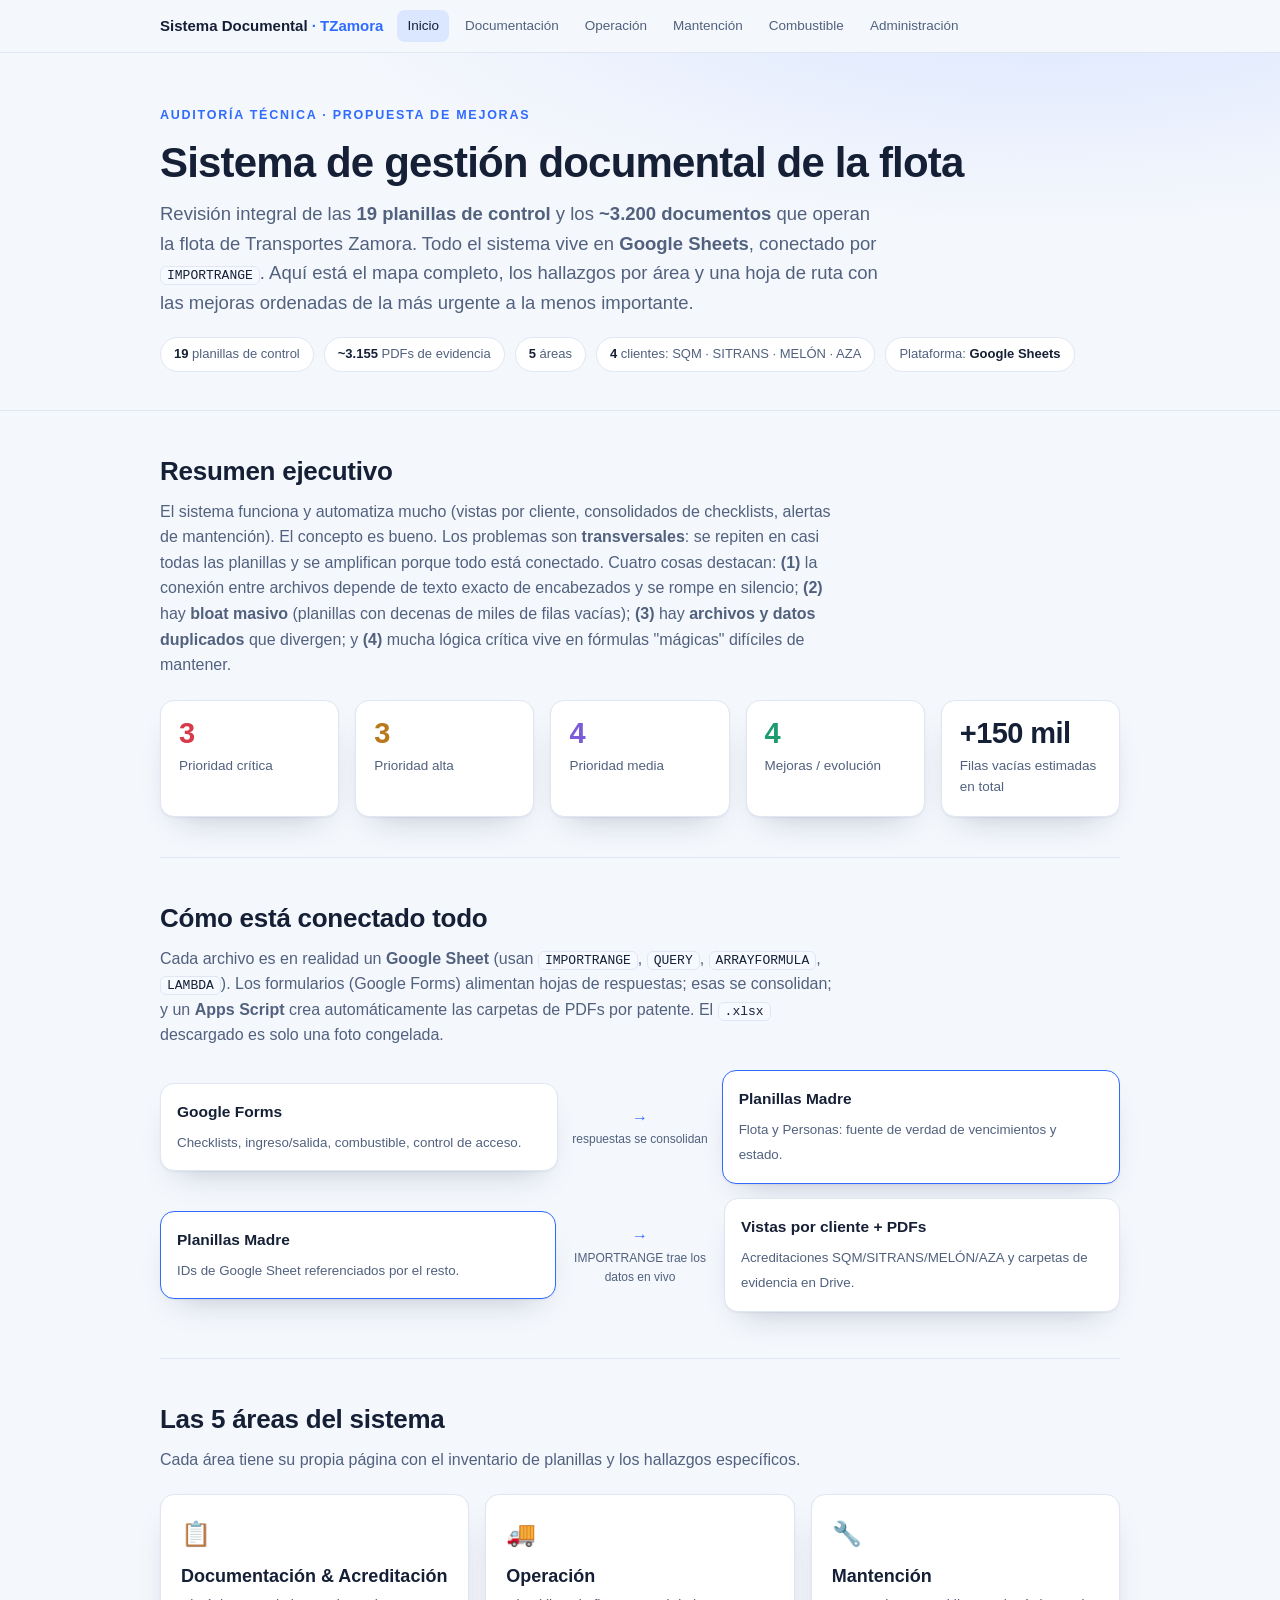
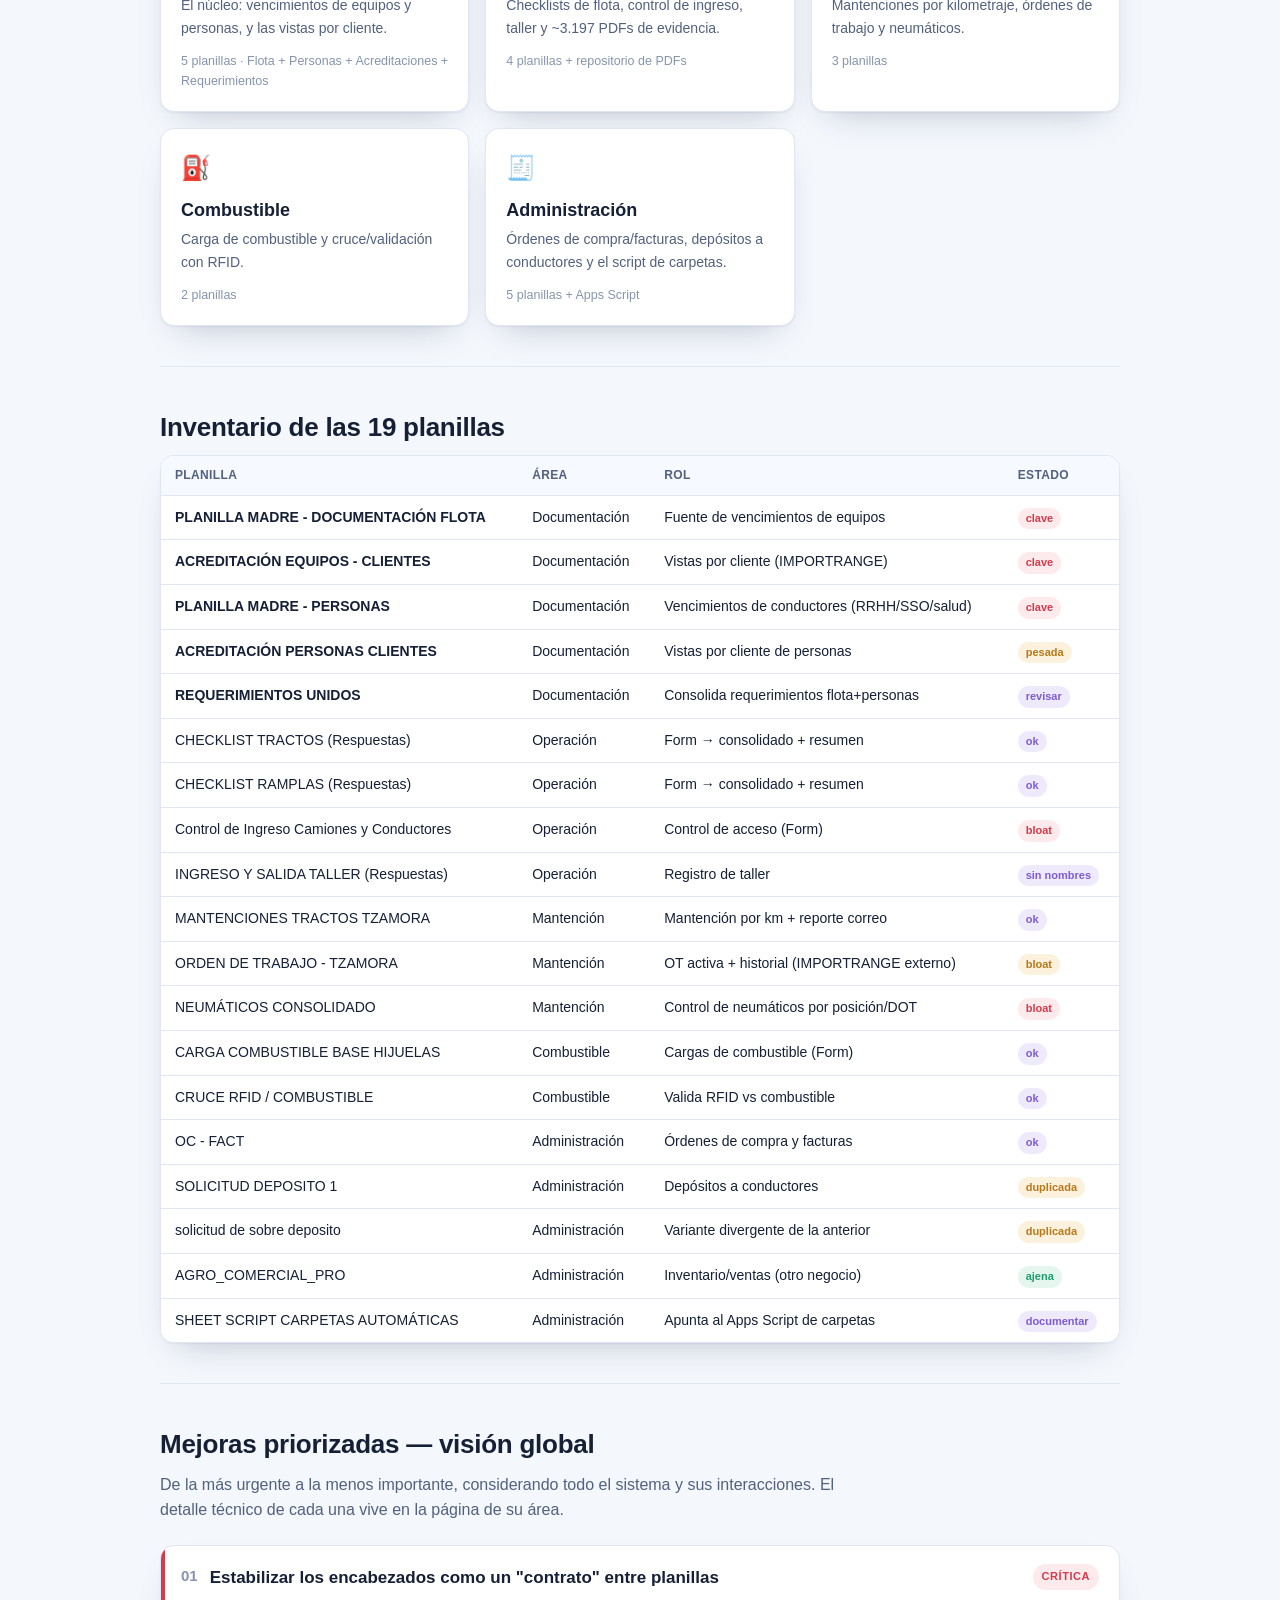
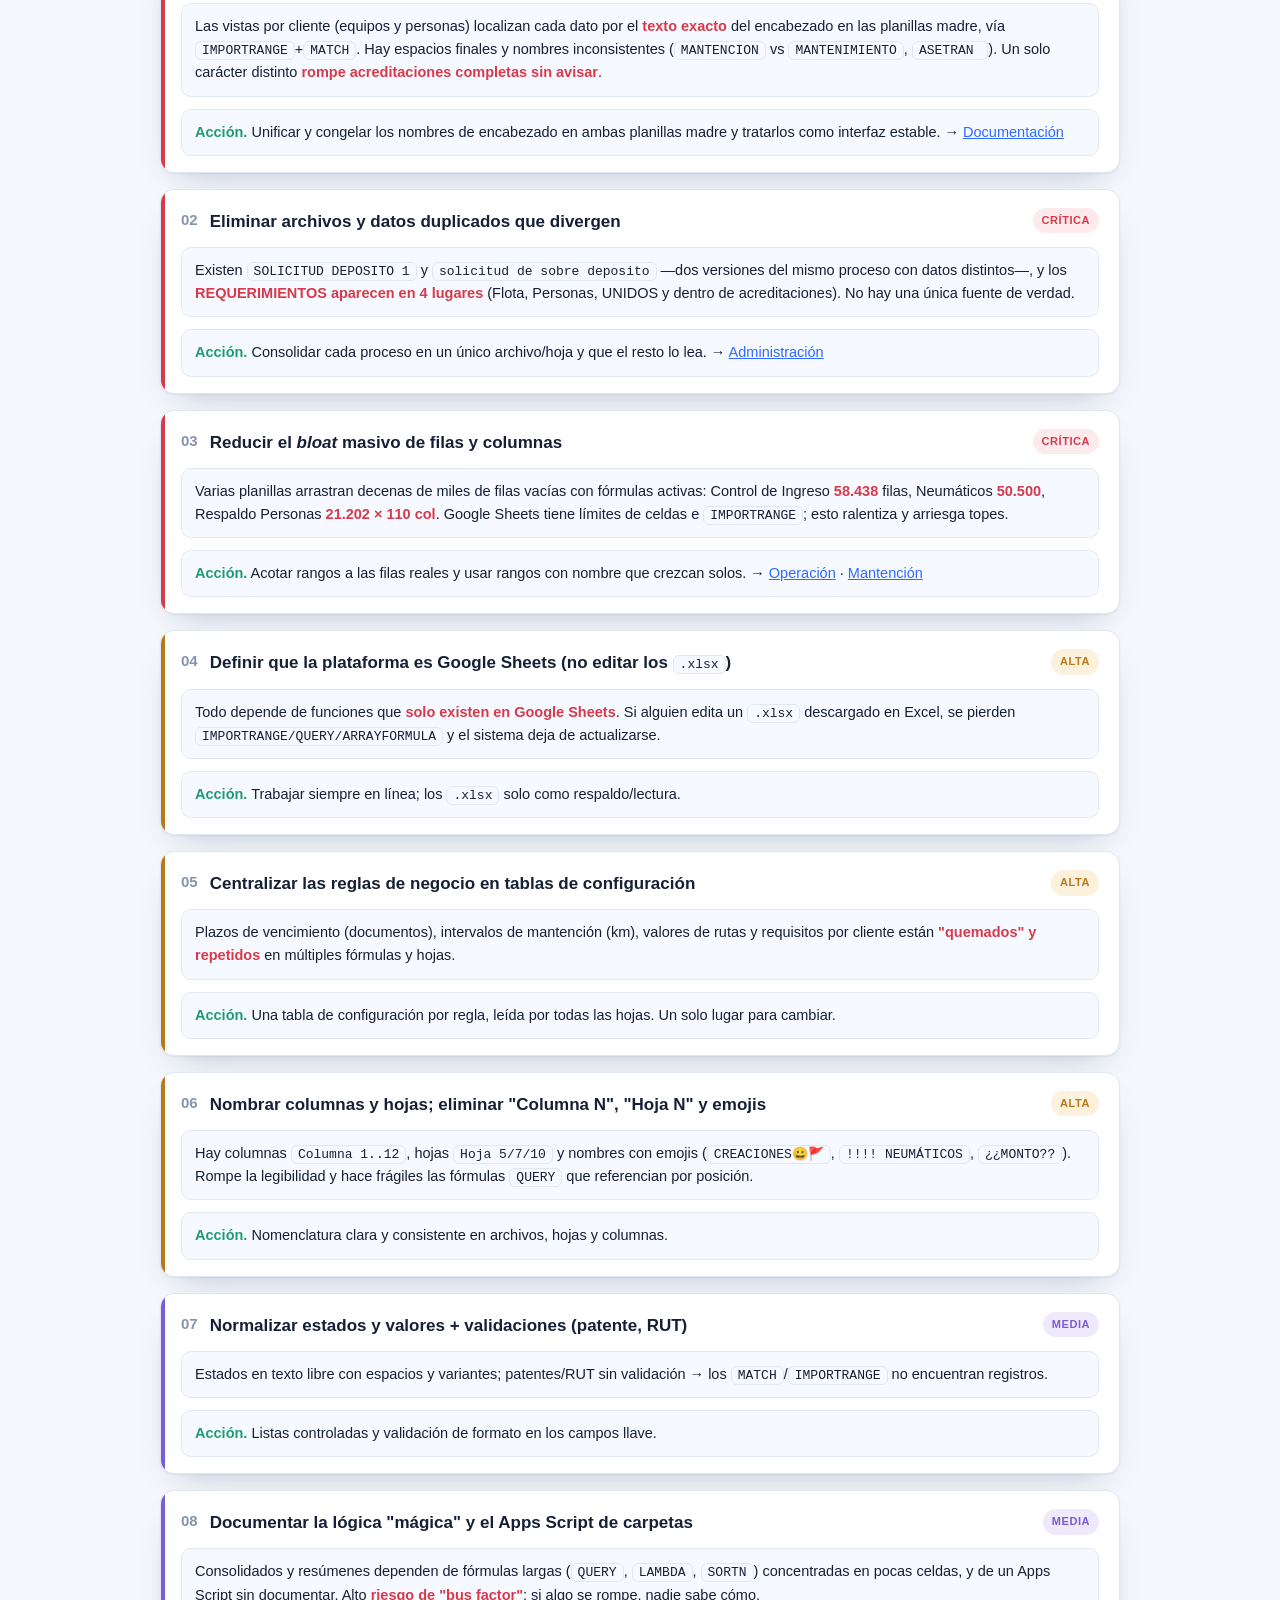
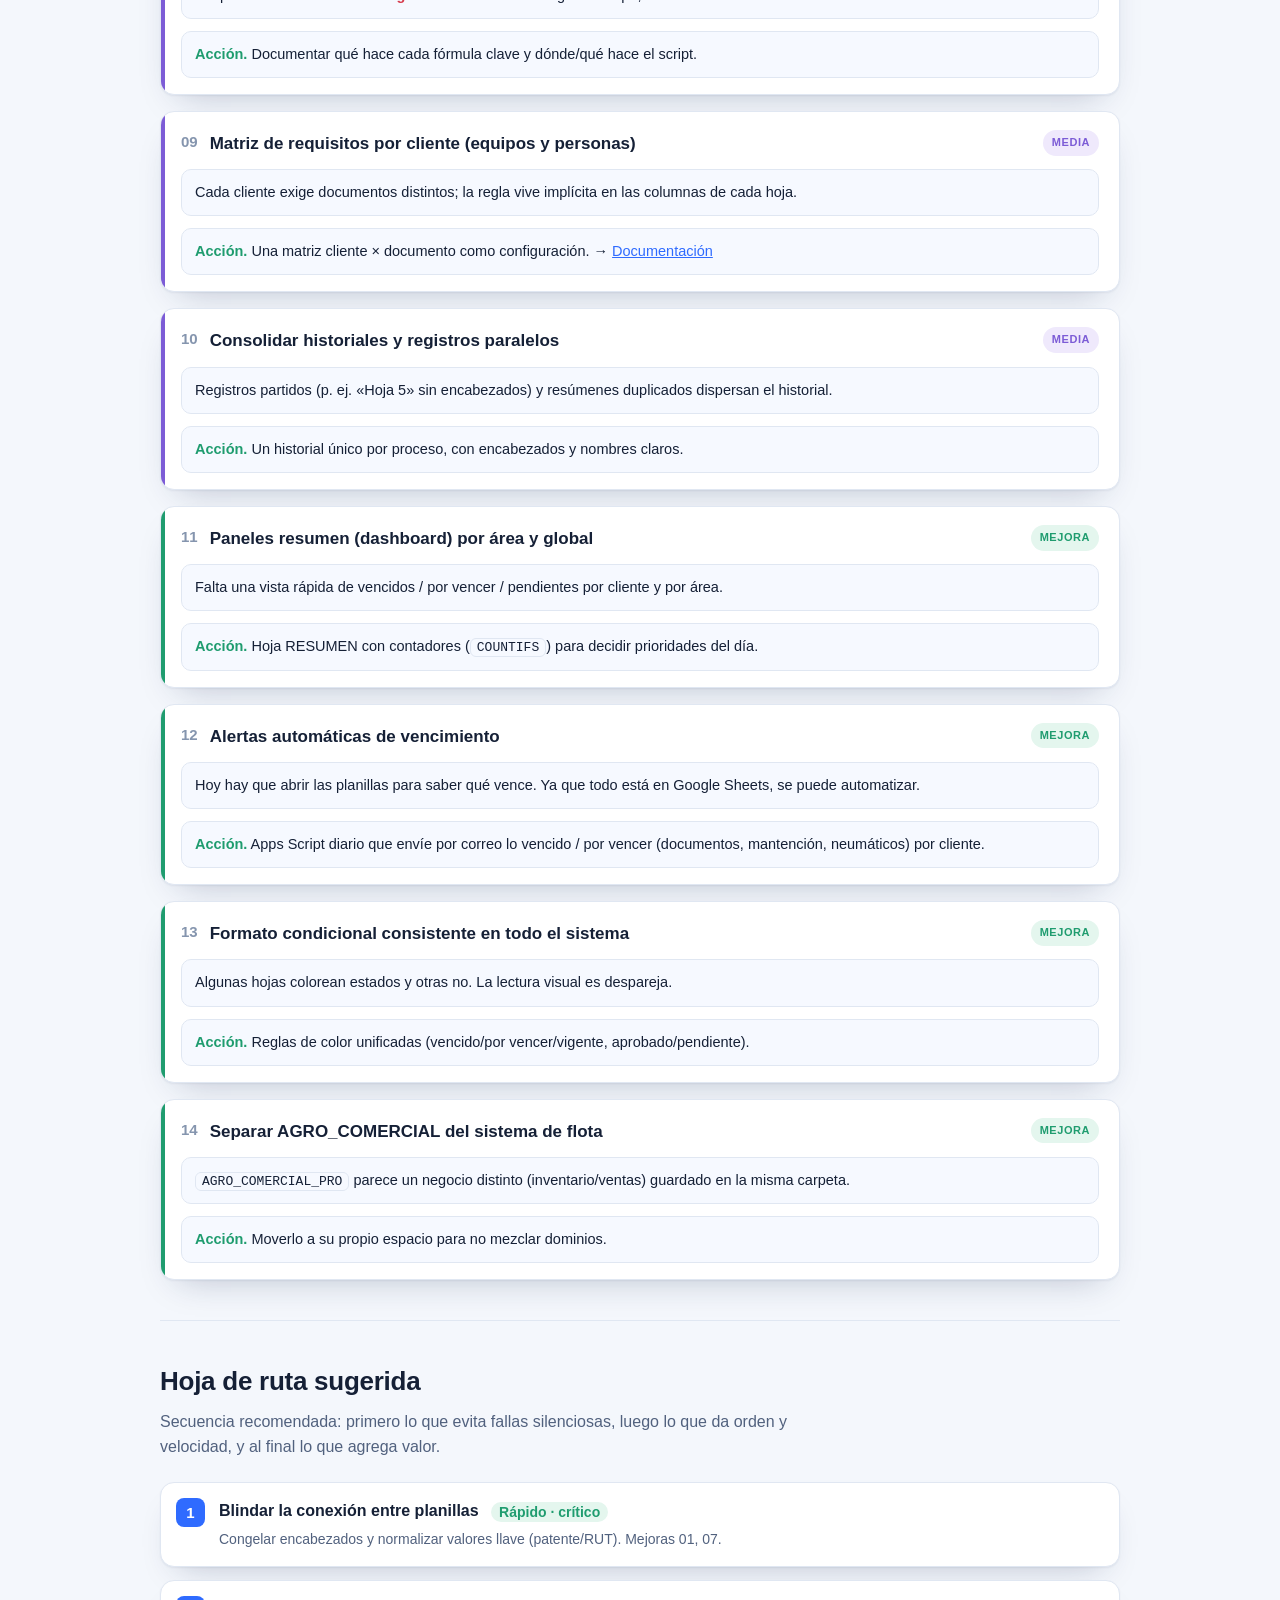
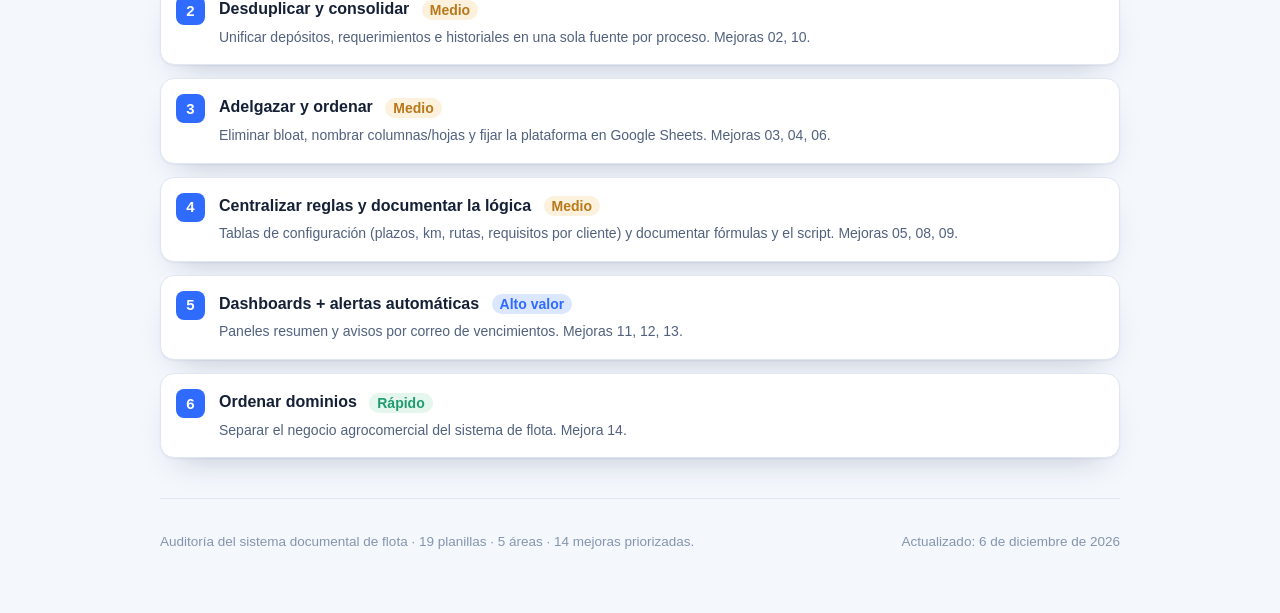
==== commit a2c53f33: "Auditoría integral del sistema (19 planillas): sitio multi-página por área + prioridades globales" ====
--- a/index.html
+++ b/index.html
@@ -3,498 +3,287 @@
 <head>
 <meta charset="utf-8">
 <meta name="viewport" content="width=device-width, initial-scale=1">
-<title>Mejoras · Sistema de Documentación de Flota</title>
-<style>
-  :root{
-    --bg:#0f1420; --bg-soft:#151c2c; --card:#1a2334; --card-2:#202b40;
-    --line:#2a3752; --text:#e7edf7; --muted:#9fb0cc; --faint:#6d7f9e;
-    --brand:#4f8cff; --brand-soft:#25406e;
-    --red:#ff5d6c; --amber:#ffb020; --green:#31c48d;
-    --red-bg:#3a1c24; --amber-bg:#3a2f14; --green-bg:#123028;
-    --radius:14px; --shadow:0 1px 0 rgba(255,255,255,.03),0 12px 30px -12px rgba(0,0,0,.5);
-  }
-  @media (prefers-color-scheme: light){
-    :root{
-      --bg:#f4f7fc; --bg-soft:#eef3fb; --card:#ffffff; --card-2:#f6f9ff;
-      --line:#e0e7f2; --text:#152036; --muted:#51617e; --faint:#8595ae;
-      --brand:#2f6bff; --brand-soft:#dbe6ff;
-      --red:#d63a4b; --amber:#b9781a; --green:#1f9c6f;
-      --red-bg:#fdeaec; --amber-bg:#fbf1dc; --green-bg:#e4f6ee;
-      --shadow:0 1px 2px rgba(20,40,80,.06),0 16px 34px -18px rgba(20,40,80,.28);
-    }
-  }
-  *{box-sizing:border-box}
-  body{margin:0;background:var(--bg);color:var(--text);
-    font:16px/1.6 -apple-system,BlinkMacSystemFont,"Segoe UI",Roboto,Helvetica,Arial,sans-serif;
-    -webkit-font-smoothing:antialiased}
-  a{color:var(--brand)}
-  .wrap{max-width:980px;margin:0 auto;padding:0 20px}
-
-  header.hero{padding:64px 0 40px;border-bottom:1px solid var(--line);
-    background:radial-gradient(1200px 400px at 80% -10%,var(--brand-soft),transparent 60%)}
-  .eyebrow{color:var(--brand);font-weight:700;letter-spacing:.14em;text-transform:uppercase;font-size:12.5px}
-  h1{font-size:clamp(28px,5vw,44px);line-height:1.12;margin:.35em 0 .3em;letter-spacing:-.02em}
-  .lede{color:var(--muted);font-size:clamp(16px,2.2vw,19px);max-width:66ch;margin:0}
-  .meta{margin-top:22px;display:flex;flex-wrap:wrap;gap:10px}
-  .chip{background:var(--card);border:1px solid var(--line);border-radius:999px;
-    padding:6px 13px;font-size:13px;color:var(--muted)}
-  .chip b{color:var(--text)}
-
-  section{padding:44px 0;border-bottom:1px solid var(--line)}
-  h2{font-size:clamp(21px,3.2vw,27px);margin:0 0 6px;letter-spacing:-.01em}
-  h2 .num{color:var(--faint);font-variant-numeric:tabular-nums;margin-right:10px;font-weight:600}
-  .section-sub{color:var(--muted);margin:0 0 22px;max-width:74ch}
-
-  .grid{display:grid;gap:16px}
-  .stats{grid-template-columns:repeat(auto-fit,minmax(140px,1fr))}
-  .stat{background:var(--card);border:1px solid var(--line);border-radius:var(--radius);padding:18px 18px;box-shadow:var(--shadow)}
-  .stat .big{font-size:30px;font-weight:750;letter-spacing:-.02em;line-height:1}
-  .stat .lbl{color:var(--muted);font-size:13.5px;margin-top:7px}
-
-  /* diagrama arquitectura */
-  .arch{display:grid;grid-template-columns:1fr auto 1fr;align-items:center;gap:14px;margin:6px 0 4px}
-  @media(max-width:640px){.arch{grid-template-columns:1fr;text-align:center}.arch .arrow{transform:rotate(90deg)}}
-  .node{background:var(--card);border:1px solid var(--line);border-radius:var(--radius);padding:18px;box-shadow:var(--shadow)}
-  .node h4{margin:0 0 4px;font-size:16px}
-  .node small{color:var(--muted)}
-  .node.master{border-color:var(--brand)}
-  .arrow{color:var(--brand);font-weight:700;text-align:center}
-  .arrow small{display:block;color:var(--muted);font-weight:500;font-size:12px;max-width:130px}
-
-  .cards{grid-template-columns:1fr}
-  .card{background:var(--card);border:1px solid var(--line);border-radius:var(--radius);
-    padding:20px 20px 18px;box-shadow:var(--shadow);position:relative;overflow:hidden}
-  .card::before{content:"";position:absolute;left:0;top:0;bottom:0;width:4px;background:var(--brand)}
-  .card.sev-alta::before{background:var(--red)}
-  .card.sev-media::before{background:var(--amber)}
-  .card.sev-baja::before{background:var(--green)}
-  .card-head{display:flex;align-items:flex-start;gap:12px;flex-wrap:wrap}
-  .card-id{font-variant-numeric:tabular-nums;font-weight:750;color:var(--faint);font-size:15px}
-  .card h3{margin:0;font-size:17.5px;flex:1;min-width:200px}
-  .tag{font-size:11px;font-weight:700;letter-spacing:.06em;text-transform:uppercase;
-    padding:4px 9px;border-radius:999px;white-space:nowrap}
-  .tag.alta{background:var(--red-bg);color:var(--red)}
-  .tag.media{background:var(--amber-bg);color:var(--amber)}
-  .tag.baja{background:var(--green-bg);color:var(--green)}
-  .tag.hoja{background:var(--card-2);color:var(--muted);border:1px solid var(--line)}
-  .card p{margin:12px 0 0;color:var(--muted)}
-  .card .now,.card .fix{background:var(--card-2);border:1px solid var(--line);border-radius:10px;
-    padding:11px 13px;margin-top:12px;font-size:14.5px}
-  .card .now b{color:var(--red)}
-  .card p.fix,.card .fix{color:var(--text)}
-  .card .fix b{color:var(--green)}
-  code{background:var(--card-2);border:1px solid var(--line);border-radius:6px;
-    padding:1px 6px;font:13.5px/1.5 ui-monospace,SFMono-Regular,Menlo,Consolas,monospace;color:var(--text)}
-
-  .tablewrap{overflow-x:auto;border:1px solid var(--line);border-radius:var(--radius);box-shadow:var(--shadow)}
-  table{border-collapse:collapse;width:100%;min-width:560px;font-size:14.5px;background:var(--card)}
-  th,td{text-align:left;padding:11px 14px;border-bottom:1px solid var(--line)}
-  thead th{background:var(--card-2);font-size:12.5px;letter-spacing:.03em;text-transform:uppercase;color:var(--muted)}
-  tbody tr:last-child td{border-bottom:none}
-  td b{color:var(--text)}
-  .yes{color:var(--green);font-weight:700}
-  .extra{color:var(--brand);font-weight:600}
-
-  ol.road{list-style:none;counter-reset:step;padding:0;margin:0;display:grid;gap:14px}
-  ol.road li{counter-increment:step;background:var(--card);border:1px solid var(--line);
-    border-radius:var(--radius);padding:16px 18px 16px 60px;position:relative;box-shadow:var(--shadow)}
-  ol.road li::before{content:counter(step);position:absolute;left:16px;top:16px;
-    width:30px;height:30px;border-radius:8px;background:var(--brand);color:#fff;
-    display:grid;place-items:center;font-weight:750;font-size:15px}
-  ol.road li b{display:block;margin-bottom:2px}
-  ol.road li span{color:var(--muted);font-size:14.5px}
-  .pill{font-size:11px;font-weight:700;padding:2px 8px;border-radius:999px;margin-left:8px;vertical-align:middle}
-  .pill.win{background:var(--green-bg);color:var(--green)}
-  .pill.mid{background:var(--amber-bg);color:var(--amber)}
-  .pill.big{background:var(--brand-soft);color:var(--brand)}
-
-  footer{padding:34px 0 60px;color:var(--faint);font-size:13.5px}
-  footer .wrap{display:flex;justify-content:space-between;gap:16px;flex-wrap:wrap}
-  .toc{display:flex;flex-wrap:wrap;gap:8px;margin-top:14px}
-  .toc a{background:var(--card);border:1px solid var(--line);border-radius:999px;
-    padding:5px 12px;font-size:13px;text-decoration:none;color:var(--muted)}
-  .toc a:hover{border-color:var(--brand);color:var(--text)}
-</style>
+<title>Auditoría del Sistema Documental · Transportes Zamora</title>
+<link rel="stylesheet" href="styles.css">
 </head>
 <body>
 
-<header class="hero">
-  <div class="wrap">
-    <div class="eyebrow">Revisión técnica · Propuesta de mejoras</div>
-    <h1>Sistema de Documentación de Flota</h1>
-    <p class="lede">Revisión de los dos archivos que controlan los vencimientos documentales de la flota
-      —<b>Planilla Madre</b> y <b>Acreditación Equipos&nbsp;·&nbsp;Clientes</b>— con hallazgos priorizados
-      y una hoja de ruta para hacer el sistema más confiable, rápido y fácil de mantener.</p>
-    <div class="meta">
-      <span class="chip"><b>2</b> archivos conectados</span>
-      <span class="chip">Plataforma real: <b>Google Sheets</b></span>
-      <span class="chip"><b>46</b> tractos · <b>57</b> ramplas</span>
-      <span class="chip"><b>4</b> clientes: SQM · SITRANS · MELÓN · AZA</span>
-      <span class="chip"><b>18</b> mejoras propuestas</span>
-    </div>
-    <div class="toc">
-      <a href="#resumen">Resumen</a>
-      <a href="#arquitectura">Cómo se conectan</a>
-      <a href="#datos">Integridad de datos</a>
-      <a href="#formulas">Fórmulas y lógica</a>
-      <a href="#rendimiento">Rendimiento</a>
-      <a href="#clientes">Google Sheets &amp; Clientes</a>
-      <a href="#usabilidad">Usabilidad</a>
-      <a href="#ruta">Hoja de ruta</a>
-    </div>
+<nav class="top"><div class="wrap">
+  <a class="brand" href="index.html">Sistema Documental <span>· TZamora</span></a>
+  <a class="link active" href="index.html">Inicio</a>
+  <a class="link" href="documentacion.html">Documentación</a>
+  <a class="link" href="operacion.html">Operación</a>
+  <a class="link" href="mantencion.html">Mantención</a>
+  <a class="link" href="combustible.html">Combustible</a>
+  <a class="link" href="administracion.html">Administración</a>
+</div></nav>
+
+<header class="hero"><div class="wrap">
+  <div class="eyebrow">Auditoría técnica · Propuesta de mejoras</div>
+  <h1>Sistema de gestión documental de la flota</h1>
+  <p class="lede">Revisión integral de las <b>19 planillas de control</b> y los <b>~3.200 documentos</b> que
+    operan la flota de Transportes Zamora. Todo el sistema vive en <b>Google Sheets</b>, conectado por
+    <code>IMPORTRANGE</code>. Aquí está el mapa completo, los hallazgos por área y una hoja de ruta con las
+    mejoras ordenadas de la más urgente a la menos importante.</p>
+  <div class="meta">
+    <span class="chip"><b>19</b> planillas de control</span>
+    <span class="chip"><b>~3.155</b> PDFs de evidencia</span>
+    <span class="chip"><b>5</b> áreas</span>
+    <span class="chip"><b>4</b> clientes: SQM · SITRANS · MELÓN · AZA</span>
+    <span class="chip">Plataforma: <b>Google Sheets</b></span>
   </div>
-</header>
+</div></header>
 
 <main class="wrap">
 
-  <!-- RESUMEN -->
   <section id="resumen">
     <h2>Resumen ejecutivo</h2>
-    <p class="section-sub">El sistema cumple su objetivo: centraliza los vencimientos por patente y genera vistas
-      por cliente automáticamente. El concepto es sólido; los problemas son de <b>consistencia entre archivos,
-      mantenibilidad y escala</b>. El punto más importante que surgió al revisar el segundo archivo: los dos
-      documentos <b>no se vinculan con Excel, sino que forman un sistema en Google Sheets</b> conectado por
-      <code>IMPORTRANGE</code>. Eso hace que varios problemas de "encabezados" pasen de molestos a críticos.</p>
+    <p class="section-sub">El sistema funciona y automatiza mucho (vistas por cliente, consolidados de checklists,
+      alertas de mantención). El concepto es bueno. Los problemas son <b>transversales</b>: se repiten en casi todas
+      las planillas y se amplifican porque todo está conectado. Cuatro cosas destacan: <b>(1)</b> la conexión entre
+      archivos depende de texto exacto de encabezados y se rompe en silencio; <b>(2)</b> hay <b>bloat masivo</b>
+      (planillas con decenas de miles de filas vacías); <b>(3)</b> hay <b>archivos y datos duplicados</b> que divergen;
+      y <b>(4)</b> mucha lógica crítica vive en fórmulas "mágicas" difíciles de mantener.</p>
     <div class="grid stats">
-      <div class="stat"><div class="big" style="color:var(--red)">4</div><div class="lbl">Prioridad alta</div></div>
-      <div class="stat"><div class="big" style="color:var(--amber)">8</div><div class="lbl">Prioridad media</div></div>
-      <div class="stat"><div class="big" style="color:var(--green)">6</div><div class="lbl">Prioridad baja / mejora</div></div>
-      <div class="stat"><div class="big">~5.000</div><div class="lbl">Filas vacías entre las 2 planillas</div></div>
-    </div>
-  </section>
-
-  <!-- ARQUITECTURA -->
+      <div class="stat"><div class="big" style="color:var(--red)">3</div><div class="lbl">Prioridad crítica</div></div>
+      <div class="stat"><div class="big" style="color:var(--amber)">3</div><div class="lbl">Prioridad alta</div></div>
+      <div class="stat"><div class="big" style="color:var(--violet)">4</div><div class="lbl">Prioridad media</div></div>
+      <div class="stat"><div class="big" style="color:var(--green)">4</div><div class="lbl">Mejoras / evolución</div></div>
+      <div class="stat"><div class="big">+150 mil</div><div class="lbl">Filas vacías estimadas en total</div></div>
+    </div>
+  </section>
+
   <section id="arquitectura">
-    <h2><span class="num">◆</span>Cómo se conectan los dos archivos</h2>
-    <p class="section-sub">Ambos archivos son en realidad <b>Google Sheets</b> (las fórmulas usan
-      <code>IMPORTRANGE</code>, <code>FILTER</code>, <code>LET</code>, <code>MAP</code> y <code>LAMBDA</code>,
-      funciones exclusivas de Google). El <code>.xlsx</code> descargado es solo una <b>foto congelada</b> con
-      valores en caché.</p>
+    <h2>Cómo está conectado todo</h2>
+    <p class="section-sub">Cada archivo es en realidad un <b>Google Sheet</b> (usan <code>IMPORTRANGE</code>,
+      <code>QUERY</code>, <code>ARRAYFORMULA</code>, <code>LAMBDA</code>). Los formularios (Google Forms) alimentan
+      hojas de respuestas; esas se consolidan; y un <b>Apps Script</b> crea automáticamente las carpetas de PDFs por
+      patente. El <code>.xlsx</code> descargado es solo una foto congelada.</p>
     <div class="arch">
-      <div class="node master">
-        <h4>Planilla Madre</h4>
-        <small>Fuente de verdad. Hojas <code>TRACTOS</code> y <code>RAMPLAS</code> con las fechas
-          "REALIZADO" de cada documento por patente.</small>
-      </div>
+      <div class="node"><h4>Google Forms</h4><small>Checklists, ingreso/salida, combustible, control de acceso.</small></div>
+      <div class="arrow">→<small>respuestas se consolidan</small></div>
+      <div class="node master"><h4>Planillas Madre</h4><small>Flota y Personas: fuente de verdad de vencimientos y estado.</small></div>
+    </div>
+    <div class="arch" style="margin-top:14px">
+      <div class="node master"><h4>Planillas Madre</h4><small>IDs de Google Sheet referenciados por el resto.</small></div>
       <div class="arrow">→<small>IMPORTRANGE trae los datos en vivo</small></div>
-      <div class="node">
-        <h4>Acreditación · Clientes</h4>
-        <small>Una hoja por <b>cliente × tipo de equipo</b>. Recalcula vencimientos y estado según los
-          documentos que exige cada cliente.</small>
-      </div>
-    </div>
-    <p class="section-sub" style="margin-top:20px">Cada cliente valida un <b>conjunto distinto de documentos</b>.
-      Esta lógica de negocio hoy no está escrita en ninguna parte:</p>
-    <div class="tablewrap">
-      <table>
-        <thead><tr><th>Documento</th><th>SQM</th><th>SITRANS</th><th>MELÓN</th><th>AZA</th></tr></thead>
-        <tbody>
-          <tr><td><b>Rev. Técnica</b></td><td class="yes">✓</td><td class="yes">✓</td><td class="yes">✓</td><td class="yes">✓</td></tr>
-          <tr><td><b>Permiso de Circulación</b></td><td class="yes">✓</td><td class="yes">✓</td><td class="yes">✓</td><td class="yes">✓</td></tr>
-          <tr><td><b>Seguro Obligatorio</b></td><td class="yes">✓</td><td class="yes">✓</td><td class="yes">✓</td><td class="yes">✓</td></tr>
-          <tr><td><b>Acreditación ASETRAN</b></td><td class="yes">✓</td><td>—</td><td>—</td><td>—</td></tr>
-          <tr><td><b>Cert. Mantención</b></td><td class="yes">✓</td><td>—</td><td>—</td><td class="yes">✓ (×2)</td></tr>
-          <tr><td><b>Emisión de Gases</b></td><td>—</td><td>—</td><td class="yes">✓</td><td>—</td></tr>
-          <tr><td><b>Seguro Resp. Civil</b></td><td>—</td><td>—</td><td class="yes">✓</td><td>—</td></tr>
-          <tr><td><span class="extra">Padrón</span></td><td>—</td><td class="yes">✓</td><td>—</td><td>—</td></tr>
-          <tr><td><span class="extra">RTI · Registro Nacional</span></td><td>—</td><td>—</td><td class="yes">✓</td><td>—</td></tr>
-        </tbody>
-      </table>
-    </div>
-  </section>
-
-  <!-- DATOS -->
-  <section id="datos">
-    <h2><span class="num">A</span>Integridad y consistencia de datos</h2>
-    <p class="section-sub">Lo más urgente: datos que se contradicen o que rompen fórmulas que dependen de texto exacto —ahora también entre archivos.</p>
+      <div class="node"><h4>Vistas por cliente + PDFs</h4><small>Acreditaciones SQM/SITRANS/MELÓN/AZA y carpetas de evidencia en Drive.</small></div>
+    </div>
+  </section>
+
+  <section id="areas">
+    <h2>Las 5 áreas del sistema</h2>
+    <p class="section-sub">Cada área tiene su propia página con el inventario de planillas y los hallazgos específicos.</p>
+    <div class="grid areas">
+      <a class="area" href="documentacion.html">
+        <div class="ic">📋</div><h3>Documentación &amp; Acreditación</h3>
+        <p>El núcleo: vencimientos de equipos y personas, y las vistas por cliente.</p>
+        <div class="cnt">5 planillas · Flota + Personas + Acreditaciones + Requerimientos</div>
+      </a>
+      <a class="area" href="operacion.html">
+        <div class="ic">🚚</div><h3>Operación</h3>
+        <p>Checklists de flota, control de ingreso, taller y ~3.197 PDFs de evidencia.</p>
+        <div class="cnt">4 planillas + repositorio de PDFs</div>
+      </a>
+      <a class="area" href="mantencion.html">
+        <div class="ic">🔧</div><h3>Mantención</h3>
+        <p>Mantenciones por kilometraje, órdenes de trabajo y neumáticos.</p>
+        <div class="cnt">3 planillas</div>
+      </a>
+      <a class="area" href="combustible.html">
+        <div class="ic">⛽</div><h3>Combustible</h3>
+        <p>Carga de combustible y cruce/validación con RFID.</p>
+        <div class="cnt">2 planillas</div>
+      </a>
+      <a class="area" href="administracion.html">
+        <div class="ic">🧾</div><h3>Administración</h3>
+        <p>Órdenes de compra/facturas, depósitos a conductores y el script de carpetas.</p>
+        <div class="cnt">5 planillas + Apps Script</div>
+      </a>
+    </div>
+  </section>
+
+  <section id="inventario">
+    <h2>Inventario de las 19 planillas</h2>
+    <div class="tablewrap"><table>
+      <thead><tr><th>Planilla</th><th>Área</th><th>Rol</th><th>Estado</th></tr></thead>
+      <tbody>
+        <tr><td><b>PLANILLA MADRE - DOCUMENTACIÓN FLOTA</b></td><td>Documentación</td><td>Fuente de vencimientos de equipos</td><td><span class="badge critica">clave</span></td></tr>
+        <tr><td><b>ACREDITACIÓN EQUIPOS - CLIENTES</b></td><td>Documentación</td><td>Vistas por cliente (IMPORTRANGE)</td><td><span class="badge critica">clave</span></td></tr>
+        <tr><td><b>PLANILLA MADRE - PERSONAS</b></td><td>Documentación</td><td>Vencimientos de conductores (RRHH/SSO/salud)</td><td><span class="badge critica">clave</span></td></tr>
+        <tr><td><b>ACREDITACIÓN PERSONAS CLIENTES</b></td><td>Documentación</td><td>Vistas por cliente de personas</td><td><span class="badge alta">pesada</span></td></tr>
+        <tr><td><b>REQUERIMIENTOS UNIDOS</b></td><td>Documentación</td><td>Consolida requerimientos flota+personas</td><td><span class="badge media">revisar</span></td></tr>
+        <tr><td>CHECKLIST TRACTOS (Respuestas)</td><td>Operación</td><td>Form → consolidado + resumen</td><td><span class="badge media">ok</span></td></tr>
+        <tr><td>CHECKLIST RAMPLAS (Respuestas)</td><td>Operación</td><td>Form → consolidado + resumen</td><td><span class="badge media">ok</span></td></tr>
+        <tr><td>Control de Ingreso Camiones y Conductores</td><td>Operación</td><td>Control de acceso (Form)</td><td><span class="badge critica">bloat</span></td></tr>
+        <tr><td>INGRESO Y SALIDA TALLER (Respuestas)</td><td>Operación</td><td>Registro de taller</td><td><span class="badge media">sin nombres</span></td></tr>
+        <tr><td>MANTENCIONES TRACTOS TZAMORA</td><td>Mantención</td><td>Mantención por km + reporte correo</td><td><span class="badge media">ok</span></td></tr>
+        <tr><td>ORDEN DE TRABAJO - TZAMORA</td><td>Mantención</td><td>OT activa + historial (IMPORTRANGE externo)</td><td><span class="badge alta">bloat</span></td></tr>
+        <tr><td>NEUMÁTICOS CONSOLIDADO</td><td>Mantención</td><td>Control de neumáticos por posición/DOT</td><td><span class="badge critica">bloat</span></td></tr>
+        <tr><td>CARGA COMBUSTIBLE BASE HIJUELAS</td><td>Combustible</td><td>Cargas de combustible (Form)</td><td><span class="badge media">ok</span></td></tr>
+        <tr><td>CRUCE RFID / COMBUSTIBLE</td><td>Combustible</td><td>Valida RFID vs combustible</td><td><span class="badge media">ok</span></td></tr>
+        <tr><td>OC - FACT</td><td>Administración</td><td>Órdenes de compra y facturas</td><td><span class="badge media">ok</span></td></tr>
+        <tr><td>SOLICITUD DEPOSITO 1</td><td>Administración</td><td>Depósitos a conductores</td><td><span class="badge alta">duplicada</span></td></tr>
+        <tr><td>solicitud de sobre deposito</td><td>Administración</td><td>Variante divergente de la anterior</td><td><span class="badge alta">duplicada</span></td></tr>
+        <tr><td>AGRO_COMERCIAL_PRO</td><td>Administración</td><td>Inventario/ventas (otro negocio)</td><td><span class="badge baja">ajena</span></td></tr>
+        <tr><td>SHEET SCRIPT CARPETAS AUTOMÁTICAS</td><td>Administración</td><td>Apunta al Apps Script de carpetas</td><td><span class="badge media">documentar</span></td></tr>
+      </tbody>
+    </table></div>
+  </section>
+
+  <section id="prioridades">
+    <h2>Mejoras priorizadas — visión global</h2>
+    <p class="section-sub">De la más urgente a la menos importante, considerando todo el sistema y sus interacciones.
+      El detalle técnico de cada una vive en la página de su área.</p>
+
     <div class="grid cards">
+      <article class="card sev-critica">
+        <div class="card-head"><span class="card-id">01</span>
+          <h3>Estabilizar los encabezados como un "contrato" entre planillas</h3>
+          <span class="tag critica">Crítica</span></div>
+        <div class="now">Las vistas por cliente (equipos y personas) localizan cada dato por el <b>texto exacto</b>
+          del encabezado en las planillas madre, vía <code>IMPORTRANGE</code>+<code>MATCH</code>. Hay espacios finales
+          y nombres inconsistentes (<code>MANTENCION</code> vs <code>MANTENIMIENTO</code>, <code>ASETRAN&nbsp;</code>).
+          Un solo carácter distinto <b>rompe acreditaciones completas sin avisar</b>.</div>
+        <div class="fix"><b>Acción.</b> Unificar y congelar los nombres de encabezado en ambas planillas madre y tratarlos como interfaz estable. → <a href="documentacion.html">Documentación</a></div>
+      </article>
+
+      <article class="card sev-critica">
+        <div class="card-head"><span class="card-id">02</span>
+          <h3>Eliminar archivos y datos duplicados que divergen</h3>
+          <span class="tag critica">Crítica</span></div>
+        <div class="now">Existen <code>SOLICITUD DEPOSITO 1</code> y <code>solicitud de sobre deposito</code> —dos
+          versiones del mismo proceso con datos distintos—, y los <b>REQUERIMIENTOS aparecen en 4 lugares</b>
+          (Flota, Personas, UNIDOS y dentro de acreditaciones). No hay una única fuente de verdad.</div>
+        <div class="fix"><b>Acción.</b> Consolidar cada proceso en un único archivo/hoja y que el resto lo lea. → <a href="administracion.html">Administración</a></div>
+      </article>
+
+      <article class="card sev-critica">
+        <div class="card-head"><span class="card-id">03</span>
+          <h3>Reducir el <em>bloat</em> masivo de filas y columnas</h3>
+          <span class="tag critica">Crítica</span></div>
+        <div class="now">Varias planillas arrastran decenas de miles de filas vacías con fórmulas activas:
+          Control de Ingreso <b>58.438</b> filas, Neumáticos <b>50.500</b>, Respaldo Personas <b>21.202 × 110 col</b>.
+          Google Sheets tiene límites de celdas e <code>IMPORTRANGE</code>; esto ralentiza y arriesga topes.</div>
+        <div class="fix"><b>Acción.</b> Acotar rangos a las filas reales y usar rangos con nombre que crezcan solos. → <a href="operacion.html">Operación</a> · <a href="mantencion.html">Mantención</a></div>
+      </article>
 
       <article class="card sev-alta">
-        <div class="card-head">
-          <span class="card-id">01</span>
-          <h3>Encabezados con espacios y nombres distintos — rompen la conexión entre archivos</h3>
-          <span class="tag alta">Alta</span><span class="tag hoja">Ambos archivos</span>
-        </div>
-        <div class="now">Las hojas de cliente localizan cada dato con
-          <code>MATCH("REALIZADO REV TECNICA", …)</code> sobre la Planilla Madre, <b>por el texto exacto del
-          encabezado</b>. Pero hay <code>"ACREDITACION ASETRAN "</code> con espacio final y
-          <code>MANTENCION</code> vs <code>MANTENIMIENTO</code> según la hoja. <b>Un solo carácter distinto
-          rompe en silencio TODAS las acreditaciones de clientes.</b></div>
-        <div class="fix"><b>Solución.</b> Unificar los nombres de encabezado exactos en toda la Planilla Madre
-          (sin espacios, misma palabra siempre) y tratarlos como un <b>"contrato" estable</b> que las hojas de
-          cliente consumen. Es el arreglo de mayor impacto y menor esfuerzo.</div>
+        <div class="card-head"><span class="card-id">04</span>
+          <h3>Definir que la plataforma es Google Sheets (no editar los <code>.xlsx</code>)</h3>
+          <span class="tag alta">Alta</span></div>
+        <div class="now">Todo depende de funciones que <b>solo existen en Google Sheets</b>. Si alguien edita un
+          <code>.xlsx</code> descargado en Excel, se pierden <code>IMPORTRANGE/QUERY/ARRAYFORMULA</code> y el sistema deja de actualizarse.</div>
+        <div class="fix"><b>Acción.</b> Trabajar siempre en línea; los <code>.xlsx</code> solo como respaldo/lectura.</div>
       </article>
 
       <article class="card sev-alta">
-        <div class="card-head">
-          <span class="card-id">02</span>
-          <h3>Valores de ESTADO inconsistentes y lista de validación con espacio</h3>
-          <span class="tag alta">Alta</span><span class="tag hoja">REQUERIMIENTOS · Hoja 5</span>
-        </div>
-        <div class="now">Conviven <code>APROBADO</code>, <code>APROBADO&nbsp;</code> (con espacio),
-          <code>APROBADO, EN VALIDACION SQM</code> y <code>APROBADO , EN VALIDACION SQM</code>.
-          La propia lista desplegable define <b><code>"APROBADO "</code> con espacio final</b>: ni el valor "correcto" coincide.</div>
-        <div class="fix"><b>Solución.</b> Normalizar la lista sin espacios y separar el <i>estado</i>
-          (POR SUBIR / EN VALIDACIÓN / APROBADO) del <i>cliente</i> en dos columnas, para poder filtrar y contar de forma fiable.</div>
-      </article>
-
-      <article class="card sev-media">
-        <div class="card-head">
-          <span class="card-id">03</span>
-          <h3>«Hoja 5» es un registro paralelo sin encabezados</h3>
-          <span class="tag media">Media</span><span class="tag hoja">Hoja 5</span>
-        </div>
-        <div class="now">Hoja 5 tiene la misma estructura que REQUERIMIENTOS (fecha, patente, documento, cliente, estado)
-          pero <b>sin fila de encabezados</b> y con nombre genérico. El historial queda partido en dos.</div>
-        <div class="fix"><b>Solución.</b> Consolidar todo en una sola hoja <code>REGISTRO</code> con encabezados
-          y renombrar las hojas con nombres claros. Un único historial evita duplicados y facilita reportes.</div>
-      </article>
-
-    </div>
-  </section>
-
-  <!-- FORMULAS -->
-  <section id="formulas">
-    <h2><span class="num">B</span>Fórmulas y lógica de vencimientos</h2>
-    <p class="section-sub">Funcionan, pero repiten reglas en varios lugares y son difíciles de auditar o cambiar.</p>
-    <div class="grid cards">
+        <div class="card-head"><span class="card-id">05</span>
+          <h3>Centralizar las reglas de negocio en tablas de configuración</h3>
+          <span class="tag alta">Alta</span></div>
+        <div class="now">Plazos de vencimiento (documentos), intervalos de mantención (km), valores de rutas y
+          requisitos por cliente están <b>"quemados" y repetidos</b> en múltiples fórmulas y hojas.</div>
+        <div class="fix"><b>Acción.</b> Una tabla de configuración por regla, leída por todas las hojas. Un solo lugar para cambiar.</div>
+      </article>
 
       <article class="card sev-alta">
-        <div class="card-head">
-          <span class="card-id">04</span>
-          <h3>Las reglas de vencimiento están triplicadas</h3>
-          <span class="tag alta">Alta</span><span class="tag hoja">Madre · Correos · Clientes</span>
-        </div>
-        <div class="now">El período de cada documento (Rev. Técnica <code>+6 meses</code>, Seguro
-          <code>+1 año</code>, etc.) está "quemado" dentro de las fórmulas y <b>repetido en TRES lugares</b>:
-          la Planilla Madre, las hojas de CORREO y las hojas de cliente. Si un plazo cambia, hay que reescribirlo
-          en los tres —con alto riesgo de que queden desalineados.</div>
-        <div class="fix"><b>Solución.</b> Una única <b>tabla de configuración</b> (documento → meses de vigencia)
-          en la Planilla Madre, que todas las hojas lean. Un solo lugar para ajustar reglas.</div>
-      </article>
-
-      <article class="card sev-media">
-        <div class="card-head">
-          <span class="card-id">05</span>
-          <h3>El ESTADO se recalcula en cada archivo con lógicas distintas</h3>
-          <span class="tag media">Media</span><span class="tag hoja">Madre · Correos · Clientes</span>
-        </div>
-        <div class="now">Las hojas madre calculan estado por <b>días restantes</b>
-          (<code>MIN(días) ≤ 0 → VENCIDO</code>), y las de correo lo recalculan por <b>fechas</b>
-          (<code>MIN(fecha) ≤ HOY</code>). Dos formas de hacer lo mismo que pueden divergir.</div>
-        <div class="fix"><b>Solución.</b> Definir el estado <b>una sola vez</b> y que las demás hojas lo lean, en lugar de recalcularlo. Una única fuente de verdad.</div>
-      </article>
-
-      <article class="card sev-media">
-        <div class="card-head">
-          <span class="card-id">06</span>
-          <h3><code>IMPORTRANGE</code> repetido en cada columna</h3>
-          <span class="tag media">Media</span><span class="tag hoja">Acreditación · Clientes</span>
-        </div>
-        <div class="now">Cada documento lanza su propio <code>IMPORTRANGE(…"TRACTOS!A:Z")</code>: son 5–7
-          importaciones idénticas por hoja × 6 hojas, trayendo el mismo rango una y otra vez. Es lento y choca
-          con los límites de <code>IMPORTRANGE</code> de Google Sheets.</div>
-        <div class="fix"><b>Solución.</b> <b>Un solo</b> <code>IMPORTRANGE</code> por hoja hacia un área auxiliar,
-          y que el resto de columnas lo referencien localmente. Menos llamadas, mucho más rápido.</div>
-      </article>
-
-      <article class="card sev-baja">
-        <div class="card-head">
-          <span class="card-id">07</span>
-          <h3><code>TODAY()</code> guardado en A1 como celda de datos</h3>
-          <span class="tag baja">Baja</span><span class="tag hoja">Todas las hojas</span>
-        </div>
-        <div class="now">La fecha de hoy vive en <code>A1</code>, mezclada con la zona de encabezados, y se referencia como <code>$A$1</code>.</div>
-        <div class="fix"><b>Solución.</b> Usar <code>TODAY()</code> directamente, o reservarle una celda claramente etiquetada fuera del área de títulos.</div>
-      </article>
-
-    </div>
-  </section>
-
-  <!-- RENDIMIENTO -->
-  <section id="rendimiento">
-    <h2><span class="num">C</span>Rendimiento y mantenimiento</h2>
-    <p class="section-sub">Lo que hoy hace el sistema lento y trabajoso de mantener al día.</p>
-    <div class="grid cards">
-
-      <article class="card sev-media">
-        <div class="card-head">
-          <span class="card-id">08</span>
-          <h3>Miles de filas vacías (RAMPLAS y SITRANS RAMPLA)</h3>
-          <span class="tag media">Media</span><span class="tag hoja">Ambos archivos</span>
-        </div>
-        <div class="now">RAMPLAS llega a la fila <b>2507</b> con 57 datos reales, y SITRANS RAMPLA a la
-          <b>2505</b> con 55. En total ~5.000 filas vacías con fórmulas que recalculan sin necesidad.</div>
-        <div class="fix"><b>Solución.</b> Acotar los rangos a las filas reales (o usar Tablas / rangos con nombre que crezcan solos). Menos peso y cálculo.</div>
-      </article>
-
-      <article class="card sev-media">
-        <div class="card-head">
-          <span class="card-id">09</span>
-          <h3>Listas de patentes duplicadas y a mano</h3>
-          <span class="tag media">Media</span><span class="tag hoja">Correos · Clientes</span>
-        </div>
-        <div class="now">Las hojas de correo y de cliente repiten la lista de patentes escrita manualmente.
-          Al dar de alta o baja un equipo hay que actualizar cada hoja por separado.</div>
-        <div class="fix"><b>Solución.</b> Generar la lista de patentes automáticamente desde la Planilla Madre para que se sincronice sola.</div>
-      </article>
-
-      <article class="card sev-baja">
-        <div class="card-head">
-          <span class="card-id">10</span>
-          <h3>Columnas «DIAS», «VENCIMIENTO 2»… poco descriptivas</h3>
-          <span class="tag baja">Baja</span><span class="tag hoja">Todas las hojas</span>
-        </div>
-        <div class="now">Las columnas se llaman <code>DIAS</code>, <code>DIAS 2</code>…,
-          <code>VENCIMIENTO 2</code>… sin indicar a qué documento pertenecen.</div>
-        <div class="fix"><b>Solución.</b> Nombrarlas por documento: <code>DÍAS REV. TÉCNICA</code>,
-          <code>VENC. SEGURO OBLIG.</code>, etc. Más legible al leer y al escribir fórmulas.</div>
-      </article>
-
-    </div>
-  </section>
-
-  <!-- CLIENTES / GOOGLE SHEETS -->
-  <section id="clientes">
-    <h2><span class="num">D</span>Sistema Google Sheets &amp; requisitos por cliente</h2>
-    <p class="section-sub">Hallazgos propios de que todo vive en Google Sheets y se comparte por cliente.</p>
-    <div class="grid cards">
-
-      <article class="card sev-alta">
-        <div class="card-head">
-          <span class="card-id">11</span>
-          <h3>Mezcla Excel / Google Sheets: editar el <code>.xlsx</code> rompe todo</h3>
-          <span class="tag alta">Alta</span><span class="tag hoja">Estrategia</span>
-        </div>
-        <div class="now">Los archivos usan funciones que <b>solo existen en Google Sheets</b>
-          (<code>IMPORTRANGE</code>, <code>FILTER</code>, <code>MAP</code>, <code>LAMBDA</code>). El
-          <code>.xlsx</code> descargado muestra valores congelados; si alguien lo <b>abre y edita en Excel</b>,
-          esas fórmulas se pierden y las vistas de cliente dejan de actualizarse.</div>
-        <div class="fix"><b>Solución.</b> Decidir explícitamente <b>vivir en Google Sheets</b> (recomendado, ya
-          están ahí): trabajar siempre en línea y usar los <code>.xlsx</code> solo como respaldo/lectura, nunca para editar.</div>
-      </article>
-
-      <article class="card sev-media">
-        <div class="card-head">
-          <span class="card-id">12</span>
-          <h3>Los requisitos por cliente no están documentados</h3>
-          <span class="tag media">Media</span><span class="tag hoja">Acreditación · Clientes</span>
-        </div>
-        <div class="now">Cada cliente exige un set distinto de documentos (ver la matriz de arriba), pero esa
-          regla vive solo implícita en las columnas de cada hoja. Si SQM o MELÓN cambian sus exigencias, no hay un lugar claro donde reflejarlo.</div>
-        <div class="fix"><b>Solución.</b> Una <b>matriz cliente × documento</b> como tabla de configuración, que
-          alimente qué columnas muestra cada hoja. Documenta la regla y facilita cambios.</div>
-      </article>
-
-      <article class="card sev-baja">
-        <div class="card-head">
-          <span class="card-id">13</span>
-          <h3>AZA: dos columnas «Certificado Mantención» sin distinguir</h3>
-          <span class="tag baja">Baja</span><span class="tag hoja">AZA TRACTO</span>
-        </div>
-        <div class="now">La hoja de AZA tiene <code>CERTIFICADO MANTENCION</code> y
-          <code>CERTIFICADO MANTENCION 2</code>, sin nombre que indique en qué se diferencian.</div>
-        <div class="fix"><b>Solución.</b> Renombrarlas con su significado real (p. ej. tracto vs. semirremolque, o dos periodicidades) o eliminar la duplicada si sobra.</div>
-      </article>
-
-    </div>
-  </section>
-
-  <!-- USABILIDAD -->
-  <section id="usabilidad">
-    <h2><span class="num">E</span>Usabilidad, control y escala</h2>
-    <p class="section-sub">Mejoras que aumentan la utilidad diaria y preparan el sistema para crecer.</p>
-    <div class="grid cards">
-
-      <article class="card sev-baja">
-        <div class="card-head">
-          <span class="card-id">14</span>
-          <h3>Falta formato condicional en el registro</h3>
-          <span class="tag baja">Baja</span><span class="tag hoja">REQUERIMIENTOS · Hoja 5</span>
-        </div>
-        <div class="now">Las hojas madre sí colorean vencidos/por vencer, pero el registro de requerimientos no resalta el estado (POR SUBIR / EN VALIDACIÓN / APROBADO).</div>
-        <div class="fix"><b>Solución.</b> Formato condicional por estado (rojo/ámbar/verde) para leer el avance de un vistazo.</div>
-      </article>
-
-      <article class="card sev-baja">
-        <div class="card-head">
-          <span class="card-id">15</span>
-          <h3>Sin panel resumen (dashboard)</h3>
-          <span class="tag baja">Baja</span><span class="tag hoja">Nueva hoja</span>
-        </div>
-        <div class="now">No hay una vista rápida de «cuántos documentos están vencidos o por vencer», ni por cliente (SQM, MELÓN, SITRANS, AZA).</div>
-        <div class="fix"><b>Solución.</b> Una hoja <code>RESUMEN</code> con contadores (vencidos, por vencer a 30 días,
-          por documento y por cliente). Ideal para decidir las prioridades del día.</div>
-      </article>
-
-      <article class="card sev-baja">
-        <div class="card-head">
-          <span class="card-id">16</span>
-          <h3>Sin validación del formato de patente</h3>
-          <span class="tag baja">Baja</span><span class="tag hoja">Todas las hojas</span>
-        </div>
-        <div class="now">Las patentes se escriben libremente; un typo (<code>VYSP68</code> vs <code>VYSP-68</code>)
-          hace que el <code>MATCH</code> / <code>IMPORTRANGE</code> no encuentre el equipo y quede sin datos.</div>
-        <div class="fix"><b>Solución.</b> Validación de datos con patrón de patente y, donde aplique, lista desplegable alimentada desde la Planilla Madre.</div>
-      </article>
-
-      <article class="card sev-baja">
-        <div class="card-head">
-          <span class="card-id">17</span>
-          <h3>Búsquedas sobre columnas completas (<code>A:Z</code> / <code>$A:$ZZ</code>)</h3>
-          <span class="tag baja">Baja</span><span class="tag hoja">Correos · Clientes</span>
-        </div>
-        <div class="now">Los <code>XLOOKUP</code> / <code>IMPORTRANGE</code> recorren columnas completas con
-          <code>MATCH</code> sobre toda la fila de encabezados: más lento y frágil de lo necesario.</div>
-        <div class="fix"><b>Solución.</b> Acotar los rangos y apoyarse en rangos con nombre. Más rápido y a prueba de errores de texto.</div>
-      </article>
-
-      <article class="card sev-baja">
-        <div class="card-head">
-          <span class="card-id">18</span>
+        <div class="card-head"><span class="card-id">06</span>
+          <h3>Nombrar columnas y hojas; eliminar "Columna N", "Hoja N" y emojis</h3>
+          <span class="tag alta">Alta</span></div>
+        <div class="now">Hay columnas <code>Columna 1..12</code>, hojas <code>Hoja 5/7/10</code> y nombres con emojis
+          (<code>CREACIONES😀🚩</code>, <code>!!!! NEUMÁTICOS</code>, <code>¿¿MONTO??</code>). Rompe la legibilidad y
+          hace frágiles las fórmulas <code>QUERY</code> que referencian por posición.</div>
+        <div class="fix"><b>Acción.</b> Nomenclatura clara y consistente en archivos, hojas y columnas.</div>
+      </article>
+
+      <article class="card sev-media">
+        <div class="card-head"><span class="card-id">07</span>
+          <h3>Normalizar estados y valores + validaciones (patente, RUT)</h3>
+          <span class="tag media">Media</span></div>
+        <div class="now">Estados en texto libre con espacios y variantes; patentes/RUT sin validación → los
+          <code>MATCH</code>/<code>IMPORTRANGE</code> no encuentran registros.</div>
+        <div class="fix"><b>Acción.</b> Listas controladas y validación de formato en los campos llave.</div>
+      </article>
+
+      <article class="card sev-media">
+        <div class="card-head"><span class="card-id">08</span>
+          <h3>Documentar la lógica "mágica" y el Apps Script de carpetas</h3>
+          <span class="tag media">Media</span></div>
+        <div class="now">Consolidados y resúmenes dependen de fórmulas largas (<code>QUERY</code>, <code>LAMBDA</code>,
+          <code>SORTN</code>) concentradas en pocas celdas, y de un Apps Script sin documentar. Alto <b>riesgo de
+          "bus factor"</b>: si algo se rompe, nadie sabe cómo.</div>
+        <div class="fix"><b>Acción.</b> Documentar qué hace cada fórmula clave y dónde/qué hace el script.</div>
+      </article>
+
+      <article class="card sev-media">
+        <div class="card-head"><span class="card-id">09</span>
+          <h3>Matriz de requisitos por cliente (equipos y personas)</h3>
+          <span class="tag media">Media</span></div>
+        <div class="now">Cada cliente exige documentos distintos; la regla vive implícita en las columnas de cada hoja.</div>
+        <div class="fix"><b>Acción.</b> Una matriz cliente × documento como configuración. → <a href="documentacion.html">Documentación</a></div>
+      </article>
+
+      <article class="card sev-media">
+        <div class="card-head"><span class="card-id">10</span>
+          <h3>Consolidar historiales y registros paralelos</h3>
+          <span class="tag media">Media</span></div>
+        <div class="now">Registros partidos (p. ej. «Hoja 5» sin encabezados) y resúmenes duplicados dispersan el historial.</div>
+        <div class="fix"><b>Acción.</b> Un historial único por proceso, con encabezados y nombres claros.</div>
+      </article>
+
+      <article class="card sev-baja">
+        <div class="card-head"><span class="card-id">11</span>
+          <h3>Paneles resumen (dashboard) por área y global</h3>
+          <span class="tag baja">Mejora</span></div>
+        <div class="now">Falta una vista rápida de vencidos / por vencer / pendientes por cliente y por área.</div>
+        <div class="fix"><b>Acción.</b> Hoja RESUMEN con contadores (<code>COUNTIFS</code>) para decidir prioridades del día.</div>
+      </article>
+
+      <article class="card sev-baja">
+        <div class="card-head"><span class="card-id">12</span>
           <h3>Alertas automáticas de vencimiento</h3>
-          <span class="tag baja">Mejora</span><span class="tag hoja">Estrategia</span>
-        </div>
-        <div class="now">Hoy hay que abrir las planillas para ver qué está por vencer. Ya que todo vive en Google
-          Sheets, se puede automatizar el aviso.</div>
-        <div class="fix"><b>Solución.</b> Un <b>Google Apps Script</b> que revise diariamente y envíe correo con lo
-          vencido / por vencer a 30 días por cliente. Aprovecha las hojas de CORREO que ya existen.</div>
-      </article>
-
-    </div>
-  </section>
-
-  <!-- RUTA -->
+          <span class="tag baja">Mejora</span></div>
+        <div class="now">Hoy hay que abrir las planillas para saber qué vence. Ya que todo está en Google Sheets, se puede automatizar.</div>
+        <div class="fix"><b>Acción.</b> Apps Script diario que envíe por correo lo vencido / por vencer (documentos, mantención, neumáticos) por cliente.</div>
+      </article>
+
+      <article class="card sev-baja">
+        <div class="card-head"><span class="card-id">13</span>
+          <h3>Formato condicional consistente en todo el sistema</h3>
+          <span class="tag baja">Mejora</span></div>
+        <div class="now">Algunas hojas colorean estados y otras no. La lectura visual es despareja.</div>
+        <div class="fix"><b>Acción.</b> Reglas de color unificadas (vencido/por vencer/vigente, aprobado/pendiente).</div>
+      </article>
+
+      <article class="card sev-baja">
+        <div class="card-head"><span class="card-id">14</span>
+          <h3>Separar AGRO_COMERCIAL del sistema de flota</h3>
+          <span class="tag baja">Mejora</span></div>
+        <div class="now"><code>AGRO_COMERCIAL_PRO</code> parece un negocio distinto (inventario/ventas) guardado en la misma carpeta.</div>
+        <div class="fix"><b>Acción.</b> Moverlo a su propio espacio para no mezclar dominios.</div>
+      </article>
+    </div>
+  </section>
+
   <section id="ruta">
-    <h2><span class="num">◆</span>Hoja de ruta sugerida</h2>
-    <p class="section-sub">De lo más rentable y rápido a lo estructural. Cada paso deja el sistema utilizable.</p>
+    <h2>Hoja de ruta sugerida</h2>
+    <p class="section-sub">Secuencia recomendada: primero lo que evita fallas silenciosas, luego lo que da orden y velocidad, y al final lo que agrega valor.</p>
     <ol class="road">
-      <li><b>Estabilizar los encabezados (el "contrato") <span class="pill win">Rápido · alto impacto</span></b>
-        <span>Unificar nombres sin espacios en la Planilla Madre para que no se rompan las acreditaciones de clientes. Hallazgo 01.</span></li>
-      <li><b>Normalizar datos y consolidar el historial <span class="pill win">Rápido</span></b>
-        <span>Arreglar la lista de ESTADO y fusionar «Hoja 5» con REQUERIMIENTOS. Hallazgos 02, 03.</span></li>
-      <li><b>Definir que la plataforma es Google Sheets <span class="pill mid">Medio</span></b>
-        <span>Trabajar en línea; los <code>.xlsx</code> solo como respaldo. Evita romper las fórmulas. Hallazgo 11.</span></li>
-      <li><b>Centralizar reglas: plazos, estado y requisitos por cliente <span class="pill mid">Medio</span></b>
-        <span>Tablas de configuración únicas que todas las hojas lean. Hallazgos 04, 05, 12.</span></li>
-      <li><b>Optimizar importaciones y rangos <span class="pill mid">Medio</span></b>
-        <span>Un solo <code>IMPORTRANGE</code> por hoja, acotar filas vacías y sincronizar patentes. Hallazgos 06, 08, 09, 17.</span></li>
-      <li><b>Panel resumen + alertas automáticas <span class="pill big">Alto valor</span></b>
-        <span>Hoja RESUMEN con contadores y un Apps Script que avise de vencimientos por cliente. Hallazgos 14, 15, 18.</span></li>
+      <li><b>Blindar la conexión entre planillas <span class="pill win">Rápido · crítico</span></b><span>Congelar encabezados y normalizar valores llave (patente/RUT). Mejoras 01, 07.</span></li>
+      <li><b>Desduplicar y consolidar <span class="pill mid">Medio</span></b><span>Unificar depósitos, requerimientos e historiales en una sola fuente por proceso. Mejoras 02, 10.</span></li>
+      <li><b>Adelgazar y ordenar <span class="pill mid">Medio</span></b><span>Eliminar bloat, nombrar columnas/hojas y fijar la plataforma en Google Sheets. Mejoras 03, 04, 06.</span></li>
+      <li><b>Centralizar reglas y documentar la lógica <span class="pill mid">Medio</span></b><span>Tablas de configuración (plazos, km, rutas, requisitos por cliente) y documentar fórmulas y el script. Mejoras 05, 08, 09.</span></li>
+      <li><b>Dashboards + alertas automáticas <span class="pill big">Alto valor</span></b><span>Paneles resumen y avisos por correo de vencimientos. Mejoras 11, 12, 13.</span></li>
+      <li><b>Ordenar dominios <span class="pill win">Rápido</span></b><span>Separar el negocio agrocomercial del sistema de flota. Mejora 14.</span></li>
     </ol>
   </section>
 
 </main>
 
-<footer>
-  <div class="wrap">
-    <span>Revisión del sistema de Documentación de Flota (Planilla Madre + Acreditación Clientes) · 18 mejoras propuestas.</span>
-    <span id="fecha"></span>
-  </div>
-</footer>
-<script>
-  document.getElementById('fecha').textContent =
-    'Actualizado: ' + new Date().toLocaleDateString('es-CL',{year:'numeric',month:'long',day:'numeric'});
-</script>
+<footer><div class="wrap">
+  <span>Auditoría del sistema documental de flota · 19 planillas · 5 áreas · 14 mejoras priorizadas.</span>
+  <span id="fecha"></span>
+</div></footer>
+<script>document.getElementById('fecha').textContent='Actualizado: '+new Date().toLocaleDateString('es-CL',{year:'numeric',month:'long',day:'numeric'});</script>
 </body>
 </html>
--- a/styles.css
+++ b/styles.css
@@ -0,0 +1,127 @@
+:root{
+  --bg:#0f1420; --bg-soft:#151c2c; --card:#1a2334; --card-2:#202b40;
+  --line:#2a3752; --text:#e7edf7; --muted:#9fb0cc; --faint:#6d7f9e;
+  --brand:#4f8cff; --brand-soft:#25406e;
+  --red:#ff5d6c; --amber:#ffb020; --green:#31c48d; --violet:#a78bfa;
+  --red-bg:#3a1c24; --amber-bg:#3a2f14; --green-bg:#123028; --violet-bg:#2a2340;
+  --radius:14px; --shadow:0 1px 0 rgba(255,255,255,.03),0 12px 30px -12px rgba(0,0,0,.5);
+}
+@media (prefers-color-scheme: light){
+  :root{
+    --bg:#f4f7fc; --bg-soft:#eef3fb; --card:#ffffff; --card-2:#f6f9ff;
+    --line:#e0e7f2; --text:#152036; --muted:#51617e; --faint:#8595ae;
+    --brand:#2f6bff; --brand-soft:#dbe6ff;
+    --red:#d63a4b; --amber:#b9781a; --green:#1f9c6f; --violet:#7c5cd6;
+    --red-bg:#fdeaec; --amber-bg:#fbf1dc; --green-bg:#e4f6ee; --violet-bg:#efe9fc;
+    --shadow:0 1px 2px rgba(20,40,80,.06),0 16px 34px -18px rgba(20,40,80,.28);
+  }
+}
+*{box-sizing:border-box}
+body{margin:0;background:var(--bg);color:var(--text);
+  font:16px/1.6 -apple-system,BlinkMacSystemFont,"Segoe UI",Roboto,Helvetica,Arial,sans-serif;
+  -webkit-font-smoothing:antialiased}
+a{color:var(--brand)}
+.wrap{max-width:1000px;margin:0 auto;padding:0 20px}
+
+/* nav */
+nav.top{position:sticky;top:0;z-index:20;background:color-mix(in srgb,var(--bg) 88%,transparent);
+  backdrop-filter:blur(10px);border-bottom:1px solid var(--line)}
+nav.top .wrap{display:flex;align-items:center;gap:6px;flex-wrap:wrap;padding-top:10px;padding-bottom:10px}
+nav.top a.brand{font-weight:750;text-decoration:none;color:var(--text);margin-right:8px;font-size:15px}
+nav.top a.brand span{color:var(--brand)}
+nav.top a.link{text-decoration:none;color:var(--muted);font-size:13.5px;padding:5px 10px;border-radius:8px}
+nav.top a.link:hover{background:var(--card-2);color:var(--text)}
+nav.top a.link.active{background:var(--brand-soft);color:var(--text)}
+
+header.hero{padding:52px 0 38px;border-bottom:1px solid var(--line);
+  background:radial-gradient(1200px 400px at 82% -20%,var(--brand-soft),transparent 60%)}
+.eyebrow{color:var(--brand);font-weight:700;letter-spacing:.14em;text-transform:uppercase;font-size:12.5px}
+h1{font-size:clamp(27px,5vw,42px);line-height:1.12;margin:.35em 0 .3em;letter-spacing:-.02em}
+.lede{color:var(--muted);font-size:clamp(15.5px,2.1vw,18.5px);max-width:70ch;margin:0}
+.meta{margin-top:20px;display:flex;flex-wrap:wrap;gap:10px}
+.chip{background:var(--card);border:1px solid var(--line);border-radius:999px;padding:6px 13px;font-size:13px;color:var(--muted)}
+.chip b{color:var(--text)}
+
+section{padding:40px 0;border-bottom:1px solid var(--line)}
+h2{font-size:clamp(20px,3.1vw,26px);margin:0 0 6px;letter-spacing:-.01em}
+h2 .num{color:var(--faint);font-variant-numeric:tabular-nums;margin-right:10px;font-weight:600}
+.section-sub{color:var(--muted);margin:0 0 22px;max-width:76ch}
+
+.grid{display:grid;gap:16px}
+.stats{grid-template-columns:repeat(auto-fit,minmax(140px,1fr))}
+.stat{background:var(--card);border:1px solid var(--line);border-radius:var(--radius);padding:18px;box-shadow:var(--shadow)}
+.stat .big{font-size:29px;font-weight:750;letter-spacing:-.02em;line-height:1}
+.stat .lbl{color:var(--muted);font-size:13.5px;margin-top:7px}
+
+/* area cards (index) */
+.areas{grid-template-columns:repeat(auto-fit,minmax(260px,1fr))}
+a.area{display:block;text-decoration:none;color:inherit;background:var(--card);border:1px solid var(--line);
+  border-radius:var(--radius);padding:20px;box-shadow:var(--shadow);transition:border-color .15s,transform .15s}
+a.area:hover{border-color:var(--brand);transform:translateY(-2px)}
+a.area .ic{font-size:24px}
+a.area h3{margin:8px 0 4px;font-size:18px}
+a.area p{margin:0;color:var(--muted);font-size:14px}
+a.area .cnt{margin-top:12px;font-size:12.5px;color:var(--faint)}
+
+/* diagram */
+.arch{display:grid;grid-template-columns:1fr auto 1fr;align-items:center;gap:14px;margin:6px 0}
+@media(max-width:640px){.arch{grid-template-columns:1fr;text-align:center}.arch .arrow{transform:rotate(90deg)}}
+.node{background:var(--card);border:1px solid var(--line);border-radius:var(--radius);padding:16px;box-shadow:var(--shadow)}
+.node.master{border-color:var(--brand)}
+.node h4{margin:0 0 4px;font-size:15.5px}.node small{color:var(--muted)}
+.arrow{color:var(--brand);font-weight:700;text-align:center}
+.arrow small{display:block;color:var(--muted);font-weight:500;font-size:12px;max-width:140px;margin:0 auto}
+
+/* finding cards */
+.cards{grid-template-columns:1fr}
+.card{background:var(--card);border:1px solid var(--line);border-radius:var(--radius);
+  padding:18px 20px 16px;box-shadow:var(--shadow);position:relative;overflow:hidden}
+.card::before{content:"";position:absolute;left:0;top:0;bottom:0;width:4px;background:var(--brand)}
+.card.sev-critica::before{background:var(--red)}
+.card.sev-alta::before{background:var(--amber)}
+.card.sev-media::before{background:var(--violet)}
+.card.sev-baja::before{background:var(--green)}
+.card-head{display:flex;align-items:flex-start;gap:12px;flex-wrap:wrap}
+.card-id{font-variant-numeric:tabular-nums;font-weight:750;color:var(--faint);font-size:15px}
+.card h3{margin:0;font-size:17px;flex:1;min-width:200px}
+.tag{font-size:11px;font-weight:700;letter-spacing:.05em;text-transform:uppercase;padding:4px 9px;border-radius:999px;white-space:nowrap}
+.tag.critica{background:var(--red-bg);color:var(--red)}
+.tag.alta{background:var(--amber-bg);color:var(--amber)}
+.tag.media{background:var(--violet-bg);color:var(--violet)}
+.tag.baja{background:var(--green-bg);color:var(--green)}
+.tag.hoja{background:var(--card-2);color:var(--muted);border:1px solid var(--line)}
+.card .now,.card .fix{background:var(--card-2);border:1px solid var(--line);border-radius:10px;padding:11px 13px;margin-top:12px;font-size:14.5px}
+.card .now b{color:var(--red)}
+.card .fix{color:var(--text)}.card .fix b{color:var(--green)}
+code{background:var(--card-2);border:1px solid var(--line);border-radius:6px;padding:1px 6px;
+  font:13px/1.5 ui-monospace,SFMono-Regular,Menlo,Consolas,monospace;color:var(--text)}
+
+/* tables */
+.tablewrap{overflow-x:auto;border:1px solid var(--line);border-radius:var(--radius);box-shadow:var(--shadow)}
+table{border-collapse:collapse;width:100%;min-width:560px;font-size:14px;background:var(--card)}
+th,td{text-align:left;padding:10px 14px;border-bottom:1px solid var(--line);vertical-align:top}
+thead th{background:var(--card-2);font-size:12px;letter-spacing:.03em;text-transform:uppercase;color:var(--muted)}
+tbody tr:last-child td{border-bottom:none}
+td b{color:var(--text)}
+.yes{color:var(--green);font-weight:700}.extra{color:var(--brand);font-weight:600}
+.badge{display:inline-block;font-size:11px;font-weight:700;padding:2px 8px;border-radius:999px}
+.badge.critica{background:var(--red-bg);color:var(--red)}
+.badge.alta{background:var(--amber-bg);color:var(--amber)}
+.badge.media{background:var(--violet-bg);color:var(--violet)}
+.badge.baja{background:var(--green-bg);color:var(--green)}
+
+/* roadmap */
+ol.road{list-style:none;counter-reset:step;padding:0;margin:0;display:grid;gap:13px}
+ol.road li{counter-increment:step;background:var(--card);border:1px solid var(--line);border-radius:var(--radius);
+  padding:15px 18px 15px 58px;position:relative;box-shadow:var(--shadow)}
+ol.road li::before{content:counter(step);position:absolute;left:15px;top:15px;width:29px;height:29px;border-radius:8px;
+  background:var(--brand);color:#fff;display:grid;place-items:center;font-weight:750;font-size:15px}
+ol.road li b{display:block;margin-bottom:2px}ol.road li span{color:var(--muted);font-size:14px}
+.pill{font-size:11px;font-weight:700;padding:2px 8px;border-radius:999px;margin-left:8px;vertical-align:middle}
+.pill.win{background:var(--green-bg);color:var(--green)}
+.pill.mid{background:var(--amber-bg);color:var(--amber)}
+.pill.big{background:var(--brand-soft);color:var(--brand)}
+
+footer{padding:32px 0 60px;color:var(--faint);font-size:13.5px}
+footer .wrap{display:flex;justify-content:space-between;gap:16px;flex-wrap:wrap}
+.backlink{display:inline-block;margin-top:8px;font-size:14px;text-decoration:none}
